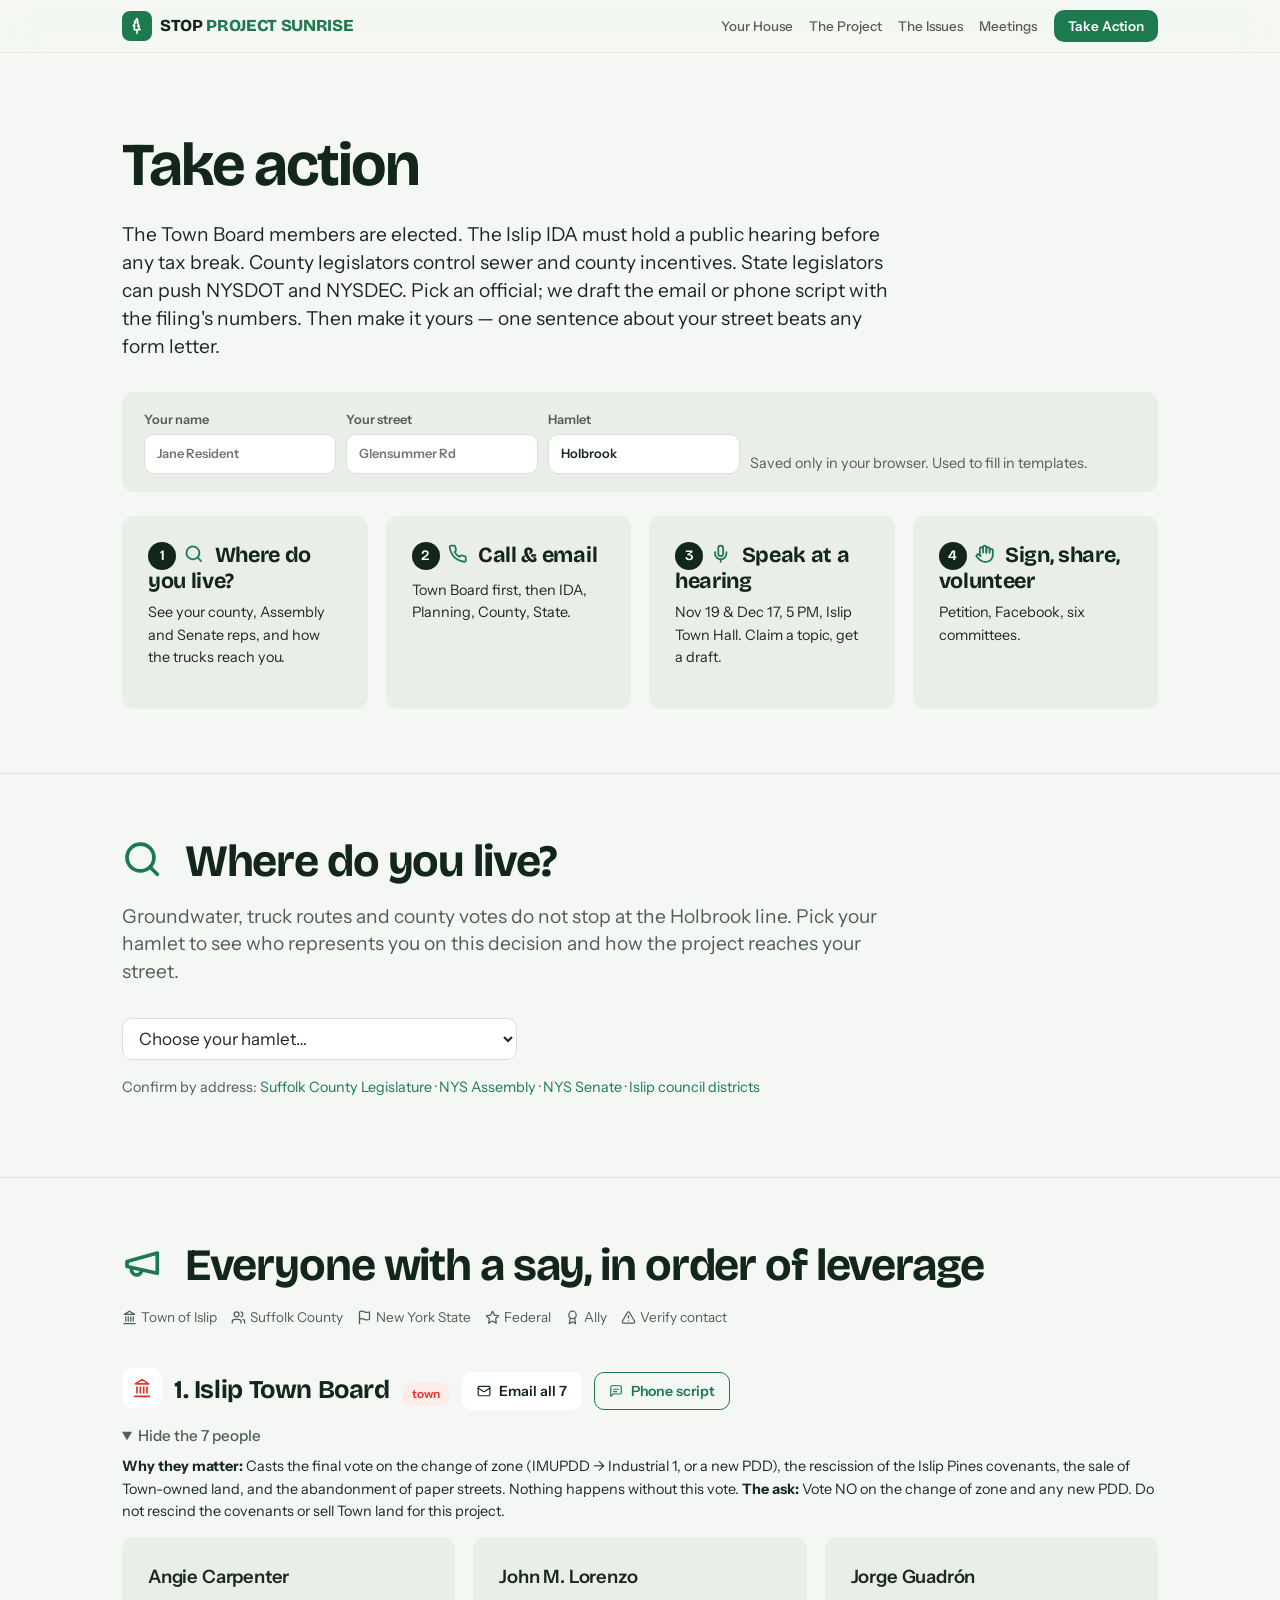
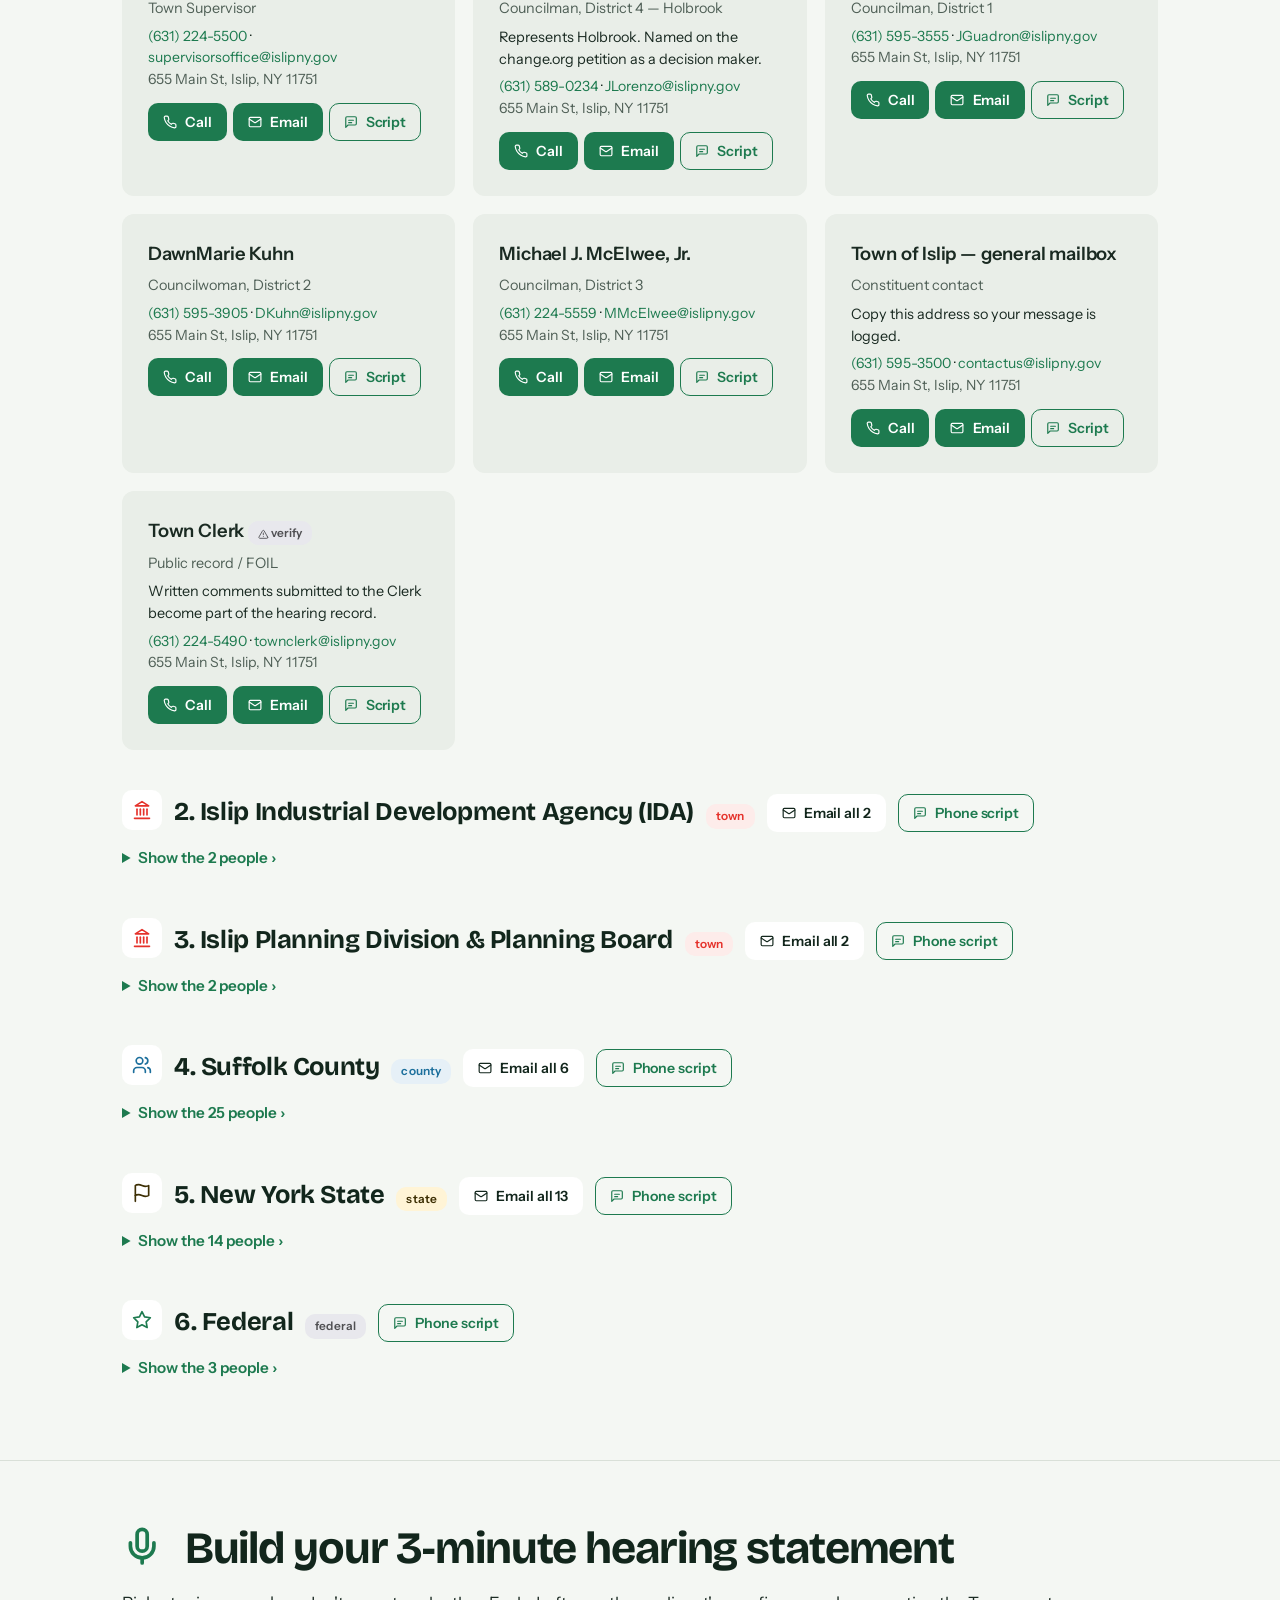
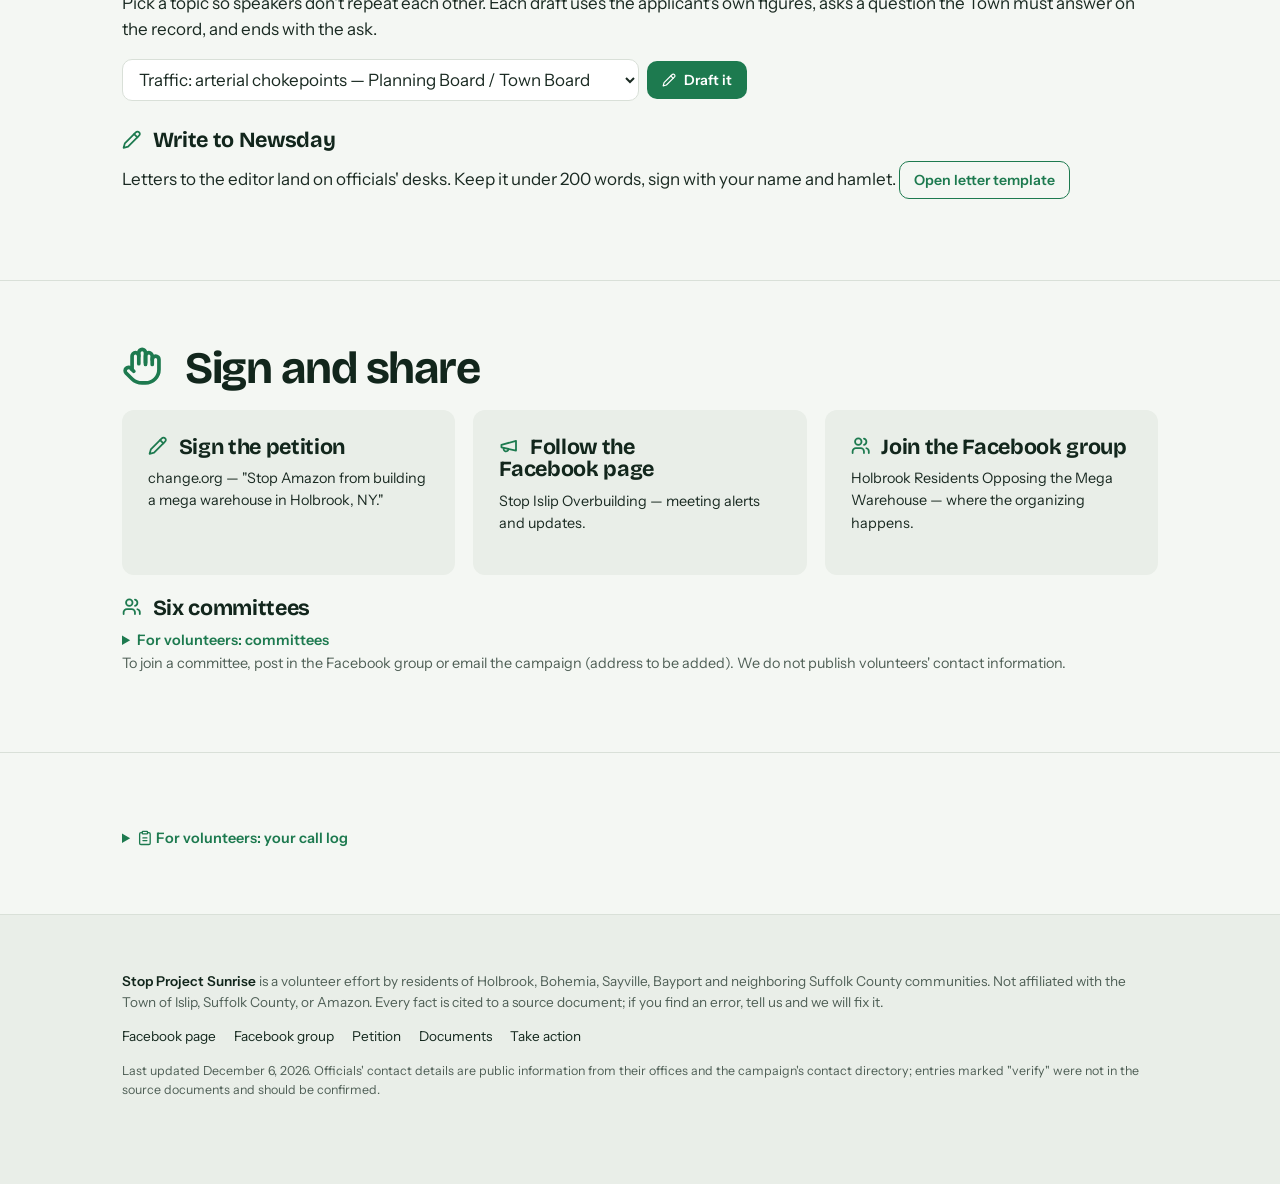
==== act.html @ ca73429e "Stop Project Sunrise — community site" ====
<!doctype html>
<html lang="en">
<head>
<meta charset="utf-8">
<meta name="viewport" content="width=device-width, initial-scale=1">
<meta name="color-scheme" content="light only">
<meta name="theme-color" content="#2f7d5a">
<title>Take Action — Stop Project Sunrise</title>
<meta name="description" content="Find your officials, get a filled-in email and phone script, build a 3-minute hearing statement, and log your calls. Town of Islip, Suffolk County, New York State.">
<link rel="icon" href="data:image/svg+xml,<svg xmlns='http://www.w3.org/2000/svg' viewBox='0 0 100 100'><rect width='100' height='100' rx='18' fill='%231f7a3d'/><text x='50' y='68' font-size='58' text-anchor='middle' fill='white' font-family='Arial' font-weight='bold'>S</text></svg>">
<link rel="stylesheet" href="https://fonts.googleapis.com/css2?family=Bricolage+Grotesque:opsz,wght@12..96,500;12..96,600;12..96,700;12..96,800&family=Instrument+Sans:ital,wght@0,400;0,500;0,600;0,700;1,400&display=swap">
<link rel="stylesheet" href="css/style.css">
</head>
<body>
<div id="site-nav"></div>

<section class="block" style="border-top:0">
  <div class="wrap">
    <h2>Take action</h2>
    <p class="lede">The Town Board members are elected. The Islip IDA must hold a public hearing before any tax break. County legislators control sewer and county incentives. State legislators can push NYSDOT and NYSDEC. Pick an official; we draft the email or phone script with the filing's numbers. Then make it yours — one sentence about your street beats any form letter.</p>

    <div class="you-box">
      <div class="form">
        <label>Your name <input type="text" id="you-name" placeholder="Jane Resident"></label>
        <label>Your street <input type="text" id="you-street" placeholder="Glensummer Rd"></label>
        <label>Hamlet <input type="text" id="you-town" placeholder="Holbrook" value="Holbrook"></label>
        <span class="small muted">Saved only in your browser. Used to fill in templates.</span>
      </div>
    </div>

    <div class="grid cols-4">
      <a class="card ok" href="#where" style="text-decoration:none;color:inherit"><h3><span class="step-num">1</span><i data-icon="search"></i> Where do you live?</h3><p class="small">See your county, Assembly and Senate reps, and how the trucks reach you.</p></a>
      <a class="card ok" href="#officials" style="text-decoration:none;color:inherit"><h3><span class="step-num">2</span><i data-icon="phone"></i> Call &amp; email</h3><p class="small">Town Board first, then IDA, Planning, County, State.</p></a>
      <a class="card ok" href="#testimony" style="text-decoration:none;color:inherit"><h3><span class="step-num">3</span><i data-icon="mic"></i> Speak at a hearing</h3><p class="small">Nov 19 &amp; Dec 17, 5 PM, Islip Town Hall. Claim a topic, get a draft.</p></a>
      <a class="card ok" href="#volunteer" style="text-decoration:none;color:inherit"><h3><span class="step-num">4</span><i data-icon="hand"></i> Sign, share, volunteer</h3><p class="small">Petition, Facebook, six committees.</p></a>
    </div>
  </div>
</section>

<section class="block" id="where">
  <div class="wrap">
    <h2><i data-icon="search"></i> Where do you live?</h2>
    <p class="lede">Groundwater, truck routes and county votes do not stop at the Holbrook line. Pick your hamlet to see who represents you on this decision and how the project reaches your street.</p>
    <div class="cal-controls">
      <select id="hamlet-select"><option value="">Choose your hamlet…</option></select>
      <span class="small muted" id="hamlet-note"></span>
    </div>
    <div id="hamlet-result"></div>
    <p class="small muted" id="hamlet-lookups"></p>
  </div>
</section>

<section class="block" id="officials-section">
  <div class="wrap">
    <h2 id="officials-heading"><i data-icon="megaphone"></i> Everyone with a say, in order of leverage</h2>
    <div class="legend-icons"><span><i data-icon="landmark"></i> Town of Islip</span><span><i data-icon="users"></i> Suffolk County</span><span><i data-icon="flag"></i> New York State</span><span><i data-icon="star"></i> Federal</span><span><i data-icon="award"></i> Ally</span><span><i data-icon="alert"></i> Verify contact</span></div>
    <div id="officials"></div>
  </div>
</section>

<section class="block" id="testimony">
  <div class="wrap">
    <h2><i data-icon="mic"></i> Build your 3‑minute hearing statement</h2>
    <p>Pick a topic so speakers don't repeat each other. Each draft uses the applicant's own figures, asks a question the Town must answer on the record, and ends with the ask.</p>
    <div class="cal-controls">
      <select id="testimony-topic"></select>
      <button class="btn sm" id="testimony-open"><i data-icon="pen"></i> Draft it</button>
    </div>
    <h3 style="margin-top:28px"><i data-icon="pen"></i> Write to Newsday</h3>
    <p>Letters to the editor land on officials' desks. Keep it under 200 words, sign with your name and hamlet. <button class="btn sm secondary" id="newsday-open">Open letter template</button></p>
  </div>
</section>

<section class="block" id="volunteer">
  <div class="wrap">
    <h2><i data-icon="hand"></i> Sign and share</h2>
    <div class="grid cols-3" style="margin-bottom:22px">
      <a class="card" href="https://www.change.org/p/stop-amazon-from-building-a-mega-warehouse-in-holbrook-ny" target="_blank" rel="noopener" style="text-decoration:none;color:inherit"><h3><i data-icon="pen"></i> Sign the petition</h3><p class="small">change.org — "Stop Amazon from building a mega warehouse in Holbrook, NY."</p></a>
      <a class="card" href="https://www.facebook.com/STOPISLIPOVERBUILDING" target="_blank" rel="noopener" style="text-decoration:none;color:inherit"><h3><i data-icon="megaphone"></i> Follow the Facebook page</h3><p class="small">Stop Islip Overbuilding — meeting alerts and updates.</p></a>
      <a class="card" href="https://www.facebook.com/search/groups/?q=Holbrook%20Residents%20Opposing%20the%20Mega%20Warehouse" target="_blank" rel="noopener" style="text-decoration:none;color:inherit"><h3><i data-icon="users"></i> Join the Facebook group</h3><p class="small">Holbrook Residents Opposing the Mega Warehouse — where the organizing happens.</p></a>
    </div>
    <h3><i data-icon="users"></i> Six committees</h3>
    <details class="how" id="volunteer-more"><summary>For volunteers: committees</summary><div class="grid cols-3" id="committees" style="margin-top:12px"></div></details>
    <p class="small muted">To join a committee, post in the Facebook group or email the campaign (address to be added). We do not publish volunteers' contact information.</p>
  </div>
</section>

<section class="block" id="log">
  <div class="wrap">
    <details class="how"><summary><i data-icon="clipboard"></i> For volunteers: your call log</summary>
    <p class="small">Track who you contacted. Stored only in your browser; export to share with the committee.</p>
    <div class="cal-controls">
      <select id="log-official"></select>
      <select id="log-method"><option>Phone</option><option>Email</option><option>In person</option></select>
      <input type="text" id="log-note" placeholder="Who answered / what they said">
      <button class="btn sm" id="log-add"><i data-icon="check"></i> Add</button>
      <button class="btn sm secondary" id="log-export"><i data-icon="download"></i> Export CSV</button>
    </div>
    <div class="tbl-wrap"><table class="tbl" id="log-table"></table></div>
  </details>
  </div>
</section>

<div id="site-footer"></div>
<script src="data/facts.js"></script>
<script src="data/photos-local.js"></script>
<script src="data/photos.js"></script>
<script src="data/officials.js"></script>
<script src="data/templates.js"></script>
<script src="data/events.js"></script>
<script src="data/corridors.js"></script>
<script src="data/districts.js"></script>
<script src="js/calendar.js"></script>
<script src="js/contact.js"></script>
<script src="js/locate.js"></script>
<script src="js/icons.js"></script>
<script src="js/app.js"></script>
</body>
</html>
---- css/style.css ----
/* Stop Project Sunrise — site styles.
   Voice: quiet, product-launch minimalism. One idea per screen, generous air, sentence-case type with tight tracking,
   near-white ground, near-black text, one green accent for actions. Red appears only where a deadline does. */
@import url('https://fonts.googleapis.com/css2?family=Bricolage+Grotesque:opsz,wght@12..96,500;12..96,600;12..96,700;12..96,800&family=Instrument+Sans:ital,wght@0,400;0,500;0,600;0,700;1,400&display=swap');

:root {
  --bg: #f4f7f3;             /* pale, green-tinted ground */
  --bg-2: #e9eee8;           /* soft tiles */
  --ink: #12261c;            /* forest ink */
  --fg: #1a2a22;
  --muted: #4f5f56;
  --hair: #d9e0d8;
  --card: #ffffff;
  --green: #1d7a4f;          /* the one action accent */
  --green-dark: #155c3b;
  --green-light: #e8f3ec;
  --blue: #1c6f9c;
  --blue-light: #e6f0f7;
  --red: #e5322b;            /* deadlines only */
  --red-light: #fdecea;
  --sand: #f2c94c;           /* calendar "decisive"/campaign markers only */
  --sand-ink: #3d2f04;
  --dark: #12261c;           /* dark sections: forest ink */
  --dark-2: #1b3629;
  --radius: 12px;
  --pill: 10px;
  --maxw: 1080px;
  --display: "Bricolage Grotesque", "Helvetica Neue", Helvetica, Arial, sans-serif;
  --font: "Instrument Sans", -apple-system, BlinkMacSystemFont, "Segoe UI", Helvetica, Arial, sans-serif;
  --mono: ui-monospace, SFMono-Regular, Menlo, Consolas, monospace;
  /* aliases kept for older rules and scripts */
  --danger: var(--red); --danger-light: var(--red-light); --accent: var(--sand); --accent-ink: var(--sand-ink);
  --border: var(--hair); --shadow: none;
  color-scheme: light only;
}

* { box-sizing: border-box; }
html { scroll-behavior: smooth; scroll-padding-top: 64px; -webkit-font-smoothing: antialiased; }
@media (prefers-reduced-motion: reduce) { html { scroll-behavior: auto; } *, *::before, *::after { animation: none !important; transition: none !important; } }
body { margin: 0; font-family: var(--font); background: var(--bg); color: var(--fg); line-height: 1.55; font-size: 17px; overflow-x: hidden; }
@media (max-width: 700px) { body { font-size: 18px; } }
a { color: var(--green); text-decoration: none; }
a:hover { text-decoration: underline; text-underline-offset: 3px; }
img { max-width: 100%; height: auto; }
h1, h2, h3, h4 { font-family: var(--display); margin: 0 0 .4em; text-wrap: pretty; letter-spacing: -.02em; line-height: 1.05; font-weight: 700; color: var(--ink); }
h1 { font-size: clamp(2.6rem, 6vw, 4.8rem); letter-spacing: -.03em; font-weight: 800; line-height: .98; }
h2 { font-size: clamp(1.9rem, 3.8vw, 2.8rem); letter-spacing: -.025em; }
h3 { font-size: 1.35rem; letter-spacing: -.015em; }
h4 { font-size: 1.1rem; letter-spacing: -.01em; }
h2 strong { font-weight: 700; color: var(--ink); }
p { margin: 0 0 1em; }
.muted { color: var(--muted); }
.small { font-size: .9rem; }
.mono { font-family: var(--mono); }
.wrap { max-width: var(--maxw); margin: 0 auto; padding: 0 22px; }
section.block { padding: 64px 0; border-top: 1px solid var(--border); }
section.block + section.block { margin-top: 0; }
.stat-band + section.block { border-top: 0; margin-top: 24px; }
.hero + .stat-band { border-top: 0; }
section.block > .wrap > h2 { max-width: none; }
section.block > .wrap > .lede { font-size: 1.2rem; max-width: 780px; color: var(--muted); margin-bottom: 32px; line-height: 1.45; }
#site-nav + section.block { padding-top: 80px; }
#site-nav + section.block > .wrap > h2 { font-size: clamp(2.4rem, 5vw, 3.8rem); letter-spacing: -.035em; }
#site-nav + section.block > .wrap > .lede { color: var(--fg); }
.eyebrow { font-size: .95rem; font-weight: 600; color: var(--green); margin-bottom: 12px; letter-spacing: -.005em; }
/* icons in headings: same ink as the words, sized to the cap height */
h2 .ic, h3 .ic, h4 .ic { width: .9em; height: .9em; margin-right: .3em; vertical-align: -.08em; color: var(--green); stroke-width: 2.2; }

/* Nav — thin, translucent */
#site-nav { position: sticky; top: 0; z-index: 50; }
.nav { background: rgba(244,247,243,.85); backdrop-filter: saturate(180%) blur(20px); -webkit-backdrop-filter: saturate(180%) blur(20px); border-bottom: 1px solid rgba(0,0,0,.06); }
.nav .wrap { display: flex; align-items: center; gap: 20px; min-height: 52px; padding-top: 4px; padding-bottom: 4px; min-width: 0; }
.nav .brand { display: flex; align-items: center; gap: 8px; text-decoration: none; color: var(--ink); white-space: nowrap; flex: none; }
.nav .brand .mark { display: inline-flex; align-items: center; justify-content: center; width: 30px; height: 30px; border-radius: 8px; background: var(--green); color: #fff; flex: none; }
.nav .brand .mark .ic { width: 18px; height: 18px; }
.nav .brand .wordmark { display: flex; flex-direction: row; align-items: baseline; gap: 8px; line-height: 1; }
.nav .brand .line1 { font-family: var(--display); font-weight: 800; font-size: 1.05rem; letter-spacing: -.02em; text-transform: none; }
.nav .brand .line1 span { color: var(--green); }
.nav .brand .line2 { display: none; }
.nav ul { list-style: none; display: flex; flex-wrap: wrap; gap: 2px; margin: 0 0 0 auto; padding: 0; min-width: 0; flex: 1 1 auto; justify-content: flex-end; align-items: center; }
.nav ul::-webkit-scrollbar { display: none; }
.nav li a { display: block; padding: 6px 7px; text-decoration: none; color: rgba(29,29,31,.72); font-size: .84rem; font-weight: 500; white-space: nowrap; border-radius: var(--pill); }
.nav li a:hover { color: var(--ink); text-decoration: none; }
.nav li a.active { color: var(--ink); font-weight: 600; }
.nav li a .ic { width: .95em; height: .95em; margin-right: 5px; opacity: .7; }
.nav .cta, .nav li a.cta.active { background: var(--green); color: #fff !important; margin-left: 8px; padding: 6px 14px; font-weight: 600; }
.nav .cta:hover { background: var(--green-dark); }
@media (max-width: 1320px) { .nav li a .ic { display: none; } }
@media (max-width: 640px) {
  .nav .wrap { flex-wrap: wrap; height: auto; padding-top: 10px; padding-bottom: 8px; row-gap: 4px; }
  .nav ul { width: 100%; flex-wrap: wrap; overflow: visible; justify-content: flex-start; }
  .nav li a { padding: 4px 8px; font-size: .84rem; }
  .nav .cta { margin-left: 0; }
}

/* Hero — centered thesis, then one large image */
.hero { background: var(--bg); color: var(--ink); padding: 72px 0 0; text-align: left; position: relative; overflow: visible; }
.hero .wrap { position: relative; z-index: 1; display: grid; grid-template-columns: minmax(0, 8fr) minmax(0, 4fr); gap: 48px; align-items: center; max-width: 1180px; }
.hero h1 .line { display: block; }
.hero h1 .line.dim { color: var(--muted); }
.hero h1 .line.hot { color: var(--green); }
.hero .bg { display: none; }
.hero::after { display: none; }
.hero .tag { display: inline-flex; align-items: center; gap: 6px; font-size: .9rem; font-weight: 600; color: var(--green); margin-bottom: 18px; letter-spacing: .01em; text-transform: uppercase; }
.hero h1 { color: var(--ink); max-width: none; margin: 0 0 22px; }
.hero h1 em { font-style: normal; color: var(--muted); }
.hero h1 .no { color: var(--ink); }
.hero p { max-width: 560px; margin: 0; font-size: 1.15rem; line-height: 1.45; color: var(--fg); font-weight: 400; }
.hero .actions { display: flex; flex-wrap: wrap; gap: 8px 22px; margin: 26px 0 0; justify-content: flex-start; align-items: center; }
.hero .actions .link { font-size: 1.1rem; font-weight: 500; }
.hero .actions .link::after { content: " ›"; }
.hero a { color: var(--green); }
.hero .btn { color: #fff; }
.hero .side { margin-top: 28px; }
.hero .next-up { display: none; }
/* countdown line — one sentence, one red number */
.countdown { display: flex; flex-wrap: wrap; align-items: baseline; justify-content: flex-start; gap: 2px 10px; font-size: 1rem; color: var(--muted); background: var(--bg-2); border-radius: var(--radius); padding: 14px 18px; max-width: 560px; }
.countdown .k { font-weight: 500; color: var(--ink); }
.countdown .k .ic { color: var(--red); margin-right: 4px; }
.countdown .n { font-family: var(--display); font-weight: 700; font-size: 1.6rem; color: var(--red); letter-spacing: -.03em; line-height: 1; font-variant-numeric: tabular-nums; }
.countdown .n small { font-size: .62em; font-weight: 600; margin-left: 3px; }
.countdown .w { flex-basis: 100%; }
.countdown .w strong { font-weight: 600; color: var(--ink); }
.countdown .w br { display: none; }
.countdown a { color: var(--green); }
/* hero picture */
.hero-picture { margin: 0; padding: 0; }
.hero-picture .photo img { aspect-ratio: 4 / 5; border-radius: var(--radius); }
.hero-strip { max-width: 1180px; margin: 40px auto 0; padding: 0 22px; }
.hero-strip .photo img { aspect-ratio: 21 / 7; }
@media (max-width: 900px) { .hero { padding-top: 56px; } .hero .wrap { grid-template-columns: 1fr; gap: 28px; } .hero-picture .photo img { aspect-ratio: 16 / 10; } }

/* Big-number band */
.stat-band { background: var(--bg); color: var(--ink); padding: 80px 0 16px; }
.stat-band .wrap { display: grid; grid-template-columns: repeat(4, minmax(0, 1fr)); gap: 40px 32px; text-align: left; }
.stat-band .stat .ic { width: 26px; height: 26px; color: var(--green); margin-bottom: 10px; display: block; }
.stat-band .stat { padding: 0; border: 0; margin: 0; }
.stat-band .v { font-family: var(--display); font-weight: 700; font-size: clamp(3rem, 6vw, 5rem); line-height: 1; letter-spacing: -.045em; color: var(--ink); font-variant-numeric: tabular-nums; }
.stat-band .v.red { color: var(--red); }
.stat-band .v.sand { color: var(--ink); }
.stat-band .l { font-family: var(--display); font-weight: 600; font-size: 1.15rem; letter-spacing: -.015em; margin-top: 10px; color: var(--ink); }
.stat-band .s { font-size: .9rem; color: var(--muted); margin: 6px 0 0; max-width: 250px; line-height: 1.4; }
@media (max-width: 860px) { .stat-band .wrap { grid-template-columns: repeat(2, minmax(0, 1fr)); } }
@media (max-width: 420px) { .stat-band .wrap { grid-template-columns: 1fr; } }

/* Buttons — pills */
.btn { display: inline-flex; align-items: center; gap: 8px; padding: 12px 22px; border-radius: var(--pill); border: 1px solid transparent; background: var(--green); color: #fff; font-family: var(--font); font-weight: 600; font-size: 1rem; letter-spacing: -.005em; text-decoration: none; cursor: pointer; line-height: 1.15; transition: background .15s ease, transform .15s ease; }
.btn:hover { background: var(--green-dark); color: #fff; text-decoration: none; }
.btn.secondary { background: transparent; color: var(--green); border-color: var(--green); }
.btn.secondary:hover { background: var(--green); color: #fff; }
.btn.ghost { background: transparent; color: inherit; border-color: currentColor; }
.btn.danger, .btn.red { background: var(--red); }
.btn.sm { padding: 7px 14px; font-size: .88rem; }
.btn.yellow { background: var(--card); color: var(--ink); }
.btn.yellow:hover { background: var(--bg-2); color: var(--ink); }
.btn.outline-light { background: transparent; border-color: rgba(255,255,255,.55); color: #fff; }
.btn.outline-light:hover { background: rgba(255,255,255,.12); border-color: #fff; }
.btn:disabled { opacity: .5; cursor: not-allowed; }
.btn .ic { width: 1em; height: 1em; }
.btn:focus-visible, a:focus-visible, button:focus-visible, select:focus-visible, input:focus-visible { outline: 3px solid rgba(29,122,79,.45); outline-offset: 2px; }

/* Cards & grids — soft tiles, no borders */
.grid { display: grid; gap: 18px; }
.grid.cols-2 { grid-template-columns: repeat(auto-fit, minmax(300px, 1fr)); }
.grid.cols-3 { grid-template-columns: repeat(auto-fit, minmax(260px, 1fr)); }
.grid.cols-4 { grid-template-columns: repeat(auto-fit, minmax(220px, 1fr)); }
.card { background: var(--bg-2); border: 0; border-radius: var(--radius); padding: 26px; }
.card h3 { margin-top: 0; }
.card .src { font-size: .78rem; color: var(--muted); margin-top: 10px; }
.card.flag, .card.info, .card.ok { border: 0; }
a.card { text-decoration: none; color: inherit; transition: transform .18s ease, background .18s ease; }
a.card:hover { transform: translateY(-2px); background: #efeff3; text-decoration: none; }
.card .icon-tile { display: inline-flex; }

/* "What you can do" — the one dark section */
.do-strip { background: var(--dark); color: #fff; }
.do-strip h2, .do-strip h3 { color: #fff; }
.do-strip h2 strong { color: #fff; }
.do-strip > .wrap > .lede { color: rgba(255,255,255,.7); }
.do-strip .grid { gap: 18px; border: 0; }
.do-strip .lane { padding: 30px 28px 28px; border: 0; background: var(--dark-2); border-radius: var(--radius); display: flex; flex-direction: column; }
.do-strip .t { font-family: var(--display); font-weight: 700; font-size: 2.6rem; line-height: 1; color: #fff; letter-spacing: -.04em; }
.do-strip .t .ic { width: .75em; height: .75em; margin-right: 6px; vertical-align: -.04em; color: #8fd0ad; }
.do-strip h3 { margin: 12px 0 8px; font-size: 1.35rem; }
.do-strip p { color: rgba(255,255,255,.72); font-size: 1rem; margin-bottom: 20px; flex: 1; }
.do-strip a { color: #fff; }
.do-strip p a { text-decoration: underline; text-underline-offset: 3px; text-decoration-color: rgba(255,255,255,.35); }
.do-strip .btn.yellow { background: #fff; color: var(--dark); align-self: flex-start; }
.do-strip .btn.yellow:hover { background: #e8e8ed; }

/* Fact tiles */
.facts { display: grid; grid-template-columns: repeat(auto-fit, minmax(200px, 1fr)); gap: 14px; }
.fact { background: var(--bg-2); border: 0; border-radius: var(--radius); padding: 22px 22px 18px; position: relative; }
.fact .v { font-family: var(--display); font-size: 2.1rem; font-weight: 700; color: var(--ink); line-height: 1; letter-spacing: -.035em; font-variant-numeric: tabular-nums; }
.fact .l { font-size: .95rem; margin-top: 8px; font-weight: 500; color: var(--ink); }
.fact .l .muted { font-weight: 400; }
.fact .s { font-size: .76rem; color: var(--muted); margin-top: 8px; line-height: 1.35; }
.fact.warn .v { color: var(--ink); }
.fact .fi { position: absolute; top: 16px; right: 16px; color: var(--green); opacity: .8; }
.fact .fi .ic { width: 22px; height: 22px; }
.fact { padding-right: 52px; }

/* Badges */
.badge { display: inline-block; font-size: .74rem; font-weight: 600; padding: 3px 10px; border-radius: var(--pill); background: var(--green-light); color: var(--green-dark); letter-spacing: .01em; }
.badge.red { background: var(--red-light); color: var(--red); }
.badge.yellow { background: #fff4d6; color: var(--sand-ink); }
.badge.blue { background: var(--blue-light); color: var(--blue); }
.badge.gray { background: #e8e8ed; color: #515154; }

/* Timeline */
.timeline { list-style: none; padding: 0; margin: 0 0 28px; border-left: 2px solid var(--hair); }
.timeline li { position: relative; padding: 0 0 20px 24px; }
.timeline li::before { content: ""; position: absolute; left: -7px; top: 7px; width: 12px; height: 12px; border-radius: 50%; background: var(--ink); border: 2px solid var(--bg); }
.timeline li.future::before { background: var(--red); }
.timeline .d { font-weight: 600; color: var(--muted); font-size: .9rem; }

/* Charts */
.chart-box { background: var(--bg-2); border: 0; border-radius: var(--radius); padding: 22px; }
.chart-box h4 { margin: 0 0 10px; }
.chart-box canvas { width: 100% !important; max-height: 360px; }
.chart-box .note { font-size: .8rem; color: var(--muted); margin-top: 10px; }

/* Tables */
.tbl-wrap { overflow-x: auto; }
table.tbl { border-collapse: collapse; width: 100%; font-size: .92rem; }
table.tbl th, table.tbl td { border-bottom: 1px solid var(--hair); padding: 10px 12px; text-align: left; vertical-align: top; }
table.tbl th { color: var(--muted); font-weight: 600; font-size: .8rem; }
.los-A { background:#e3f1e7; color:#1f5a41 } .los-B { background:#ecf3e2; color:#3c6b2a } .los-C { background:#fbf1d3; color:#6d5410 }
.los-D { background:#fbe3c8; color:#9a5a12 } .los-E { background:#f8d6c9; color:#a1432a } .los-F { background:var(--red); color:#fff; font-weight:700 }

/* Calendar */
.cal-controls { display: flex; flex-wrap: wrap; gap: 8px; align-items: center; margin-bottom: 16px; }
.cal-controls select, .cal-controls input[type="text"], .form input, .form select, .form textarea { padding: 9px 12px; border: 1px solid var(--hair); border-radius: 10px; background: var(--card); color: var(--fg); font: inherit; }
.cal-grid { display: grid; grid-template-columns: repeat(7, 1fr); gap: 4px; }
.cal-grid .dow { font-size: .78rem; font-weight: 600; color: var(--muted); text-align: center; padding: 4px 0; }
.cal-day { min-height: 84px; background: var(--bg-2); border: 0; border-radius: 10px; padding: 6px; font-size: .78rem; }
.cal-day.other { opacity: .35; }
.cal-day.today { outline: 2px solid var(--green); }
.cal-day .n { font-weight: 600; }
.cal-ev { display: block; margin-top: 3px; padding: 2px 6px; border-radius: 6px; background: var(--green-light); color: var(--green-dark); cursor: pointer; overflow: hidden; text-overflow: ellipsis; white-space: nowrap; border-left: 3px solid var(--green); }
.cal-ev.decisive { background: var(--red); color: #fff; border-left-color: var(--red); font-weight: 600; }
.cal-ev.county { border-left-color: var(--blue); }
.cal-ev.campaign { border-left-color: var(--sand); }
.ev-list { list-style: none; padding: 0; margin: 0; }
.ev-list li { display: grid; grid-template-columns: 110px 1fr; gap: 18px; padding: 18px 0; border-bottom: 1px solid var(--hair); }
.ev-list .when { font-weight: 600; color: var(--ink); font-size: .95rem; line-height: 1.3; }
.ev-list .title { font-weight: 600; font-size: 1.05rem; }
.ev-list .meta { font-size: .88rem; color: var(--muted); }
.ev-list .why { font-size: .95rem; margin-top: 4px; }
.ev-list .acts { margin-top: 10px; display: flex; flex-wrap: wrap; gap: 6px; }
.ev-list li.decisive .when { color: var(--red); }
.ev-list li.decisive .title::before { content: "Decisive · "; color: var(--red); }

/* Officials */
.you-box { background: var(--bg-2); border-radius: var(--radius); padding: 18px 22px; margin-bottom: 24px; }
.you-box .form { display: flex; flex-wrap: wrap; gap: 10px; align-items: end; }
.you-box label { display: flex; flex-direction: column; font-size: .8rem; font-weight: 600; gap: 4px; color: var(--muted); }
.group-head { display: flex; align-items: baseline; gap: 12px; flex-wrap: wrap; margin: 40px 0 14px; }
.group-head h3 { margin: 0; font-size: 1.6rem; }
.official { display: flex; flex-direction: column; gap: 6px; }
.official .name { font-weight: 600; font-size: 1.15rem; letter-spacing: -.01em; }
.official .title { color: var(--muted); font-size: .9rem; }
.official .role { font-size: .9rem; }
.official .ask { font-size: .9rem; background: var(--card); padding: 10px 12px; border-radius: 10px; }
.official .acts { display: flex; flex-wrap: wrap; gap: 6px; margin-top: 6px; }
.official .contact { font-size: .88rem; word-break: break-word; }
.step-num { display: inline-flex; align-items: center; justify-content: center; width: 28px; height: 28px; border-radius: 50%; background: var(--ink); color: #fff; font-weight: 600; font-size: .9rem; margin-right: 8px; vertical-align: middle; }

/* Modal */
.modal { position: fixed; inset: 0; background: rgba(0,0,0,.45); backdrop-filter: blur(6px); display: none; align-items: center; justify-content: center; z-index: 100; padding: 16px; }
.modal.open { display: flex; }
.modal .box { background: var(--card); color: var(--fg); border-radius: var(--radius); max-width: 720px; width: 100%; max-height: 90vh; overflow: auto; padding: 28px; position: relative; box-shadow: 0 30px 80px rgba(0,0,0,.25); }
.modal .close { position: absolute; top: 12px; right: 14px; background: var(--bg-2); border: 0; width: 32px; height: 32px; border-radius: 50%; font-size: 1.2rem; cursor: pointer; color: var(--ink); }
.modal textarea { width: 100%; min-height: 240px; font: inherit; font-size: .95rem; padding: 12px; border: 1px solid var(--hair); border-radius: 12px; background: var(--bg); color: var(--fg); }
.modal .acts { display: flex; flex-wrap: wrap; gap: 8px; margin-top: 12px; }

details.how { margin-top: 10px; font-size: .9rem; }
details.how summary { cursor: pointer; color: var(--green); font-weight: 600; }
details.how pre { background: var(--bg-2); padding: 12px; border-radius: 10px; overflow-x: auto; font-size: .8rem; }

/* Sliders (water module) */
.slider-row { display: grid; grid-template-columns: 1fr 70px; gap: 8px; align-items: center; margin: 6px 0; font-size: .88rem; }
.slider-row label { display: flex; flex-direction: column; }
.slider-row label span.n { font-weight: 600; }
.slider-row input[type="range"] { width: 100%; accent-color: var(--green); }
.slider-row .val { font-family: var(--mono); font-size: .8rem; text-align: right; }
.basis { display: inline-block; font-size: .65rem; padding: 1px 7px; border-radius: var(--pill); text-transform: uppercase; font-weight: 600; margin-left: 4px; letter-spacing: .04em; }
.basis.verified { background: var(--green-light); color: var(--green-dark); }
.basis.literature { background: var(--blue-light); color: var(--blue); }
.basis.assumption { background: #fff4d6; color: var(--sand-ink); }
.basis.applicant { background: #e8e8ed; color: #444; }
.module { margin: 28px 0; }
.module .body { display: grid; grid-template-columns: minmax(240px, 320px) 1fr; gap: 18px; }
.module .readout { display: grid; grid-template-columns: repeat(auto-fit, minmax(150px, 1fr)); gap: 10px; margin: 10px 0; }
.module .readout .fact .v { font-size: 1.5rem; }
@media (max-width: 760px) { .module .body { grid-template-columns: 1fr; } }

.disclaimer { background: #fff8e1; color: var(--sand-ink); padding: 16px 18px; border-radius: var(--radius); font-size: .92rem; }

/* Footer */
.footer { padding: 56px 0 72px; background: var(--bg-2); color: var(--muted); font-size: .85rem; border-top: 1px solid var(--hair); }
.footer strong { color: var(--ink); font-weight: 600; }
.footer a { color: var(--ink); margin-right: 18px; }
.footer .small { color: var(--muted); font-size: .78rem; }

.toast { position: fixed; bottom: 24px; left: 50%; transform: translateX(-50%); background: var(--ink); color: #fff; padding: 10px 18px; border-radius: var(--pill); opacity: 0; transition: opacity .2s; pointer-events: none; z-index: 200; font-size: .9rem; }
.toast.show { opacity: 1; }

@media (max-width: 640px) {
  .ev-list li { grid-template-columns: 1fr; gap: 4px; }
  .cal-day { min-height: 56px; font-size: .7rem; }
  .cal-ev { font-size: .65rem; }
  section.block { padding: 64px 0; }
  .stat-band { padding-top: 64px; }
}

/* Photos */
.photo { margin: 0; }
.photo figure { margin: 0; position: relative; }
.photo img { width: 100%; display: block; border-radius: var(--radius); object-fit: cover; aspect-ratio: 4 / 3; background: var(--bg-2); }
.photo.wide img { aspect-ratio: 16 / 9; }
.photo.tall img { aspect-ratio: 3 / 4; }
.photo.natural img { aspect-ratio: auto; }
.photo figcaption { display: none; }
.photo figure .zoom { position: absolute; right: 12px; bottom: 12px; width: 32px; height: 32px; border-radius: 50%; background: rgba(255,255,255,.85); color: var(--ink); display: inline-flex; align-items: center; justify-content: center; pointer-events: none; opacity: 0; transition: opacity .15s ease; }
.photo figure:hover .zoom { opacity: 1; }
.photo figure .zoom .ic { width: 15px; height: 15px; }
.photo figure img { cursor: zoom-in; }
.photo-strip { display: grid; grid-template-columns: repeat(auto-fit, minmax(260px, 1fr)); gap: 16px; margin: 40px 0 0; }
.photo-strip .photo { max-width: 600px; }
.card .photo { margin: -26px -26px 16px; }
.card .photo img { border-radius: var(--radius) var(--radius) 0 0; }
.card > .photo:first-child img { aspect-ratio: 16 / 9; }
#hamlet-result .card > .photo img { max-height: 260px; }
.video-box video { width: 100%; max-height: 520px; border-radius: var(--radius); background: #000; display: block; }

/* Icons */
.ic { width: 1.1em; height: 1.1em; vertical-align: -0.18em; stroke: currentColor; fill: none; stroke-width: 2; stroke-linecap: round; stroke-linejoin: round; flex: none; }
.ic.lg { width: 1.5em; height: 1.5em; }
.ic.xl { width: 2.2em; height: 2.2em; }
.icon-tile { display: inline-flex; align-items: center; justify-content: center; width: 40px; height: 40px; border-radius: 10px; background: var(--card); color: var(--green); margin-bottom: 12px; }
.icon-tile .ic { width: 20px; height: 20px; }
.icon-tile.red { color: var(--red); }
.icon-tile.blue { color: var(--blue); }
.icon-tile.yellow { color: var(--sand-ink); }
.ev-list .when .ic { margin-right: 3px; }
.cal-ev .ic { width: .9em; height: .9em; margin-right: 2px; }
.badge .ic { width: .9em; height: .9em; margin-right: 2px; }
.legend-icons { display: flex; flex-wrap: wrap; gap: 14px; font-size: .85rem; color: var(--muted); margin: 8px 0 16px; }
.legend-icons span { display: inline-flex; align-items: center; gap: 4px; }

/* Lightbox */
.lightbox { position: fixed; inset: 0; background: rgba(0,0,0,.92); backdrop-filter: blur(10px); display: none; align-items: center; justify-content: center; z-index: 300; padding: 56px 64px 40px; }
.lightbox.open { display: flex; }
.lightbox figure { margin: 0; max-width: min(1400px, 100%); max-height: 100%; display: flex; flex-direction: column; align-items: center; gap: 14px; }
.lightbox img { max-width: 100%; max-height: calc(100vh - 170px); object-fit: contain; border-radius: 12px; background: #000; }
.lightbox figcaption { color: #f5f5f7; font-size: .95rem; max-width: 900px; text-align: center; line-height: 1.45; }
.lightbox figcaption .credit { display: block; color: #a1a1a6; font-size: .78rem; margin-top: 4px; }
.lightbox figcaption a { color: #fff; text-decoration: underline; }
.lightbox button { position: absolute; background: rgba(255,255,255,.12); border: 0; color: #fff; width: 44px; height: 44px; border-radius: 50%; cursor: pointer; display: inline-flex; align-items: center; justify-content: center; }
.lightbox button:hover { background: rgba(255,255,255,.24); }
.lightbox button .ic { width: 22px; height: 22px; }
.lightbox .lb-close { top: 14px; right: 16px; }
.lightbox .lb-prev { left: 12px; top: 50%; transform: translateY(-50%); }
.lightbox .lb-prev .ic { transform: rotate(180deg); }
.lightbox .lb-next { right: 12px; top: 50%; transform: translateY(-50%); }
.lightbox .lb-count { position: absolute; top: 22px; left: 20px; color: #a1a1a6; font-size: .85rem; font-family: var(--mono); }
@media (max-width: 640px) { .lightbox { padding: 60px 8px 24px; } .lightbox .lb-prev, .lightbox .lb-next { width: 38px; height: 38px; } .lightbox img { max-height: calc(100vh - 200px); } }

/* Feature pairs (photo + text), alternating */
.feature-grid { display: grid; grid-template-columns: repeat(2, minmax(0, 1fr)); gap: 24px; }
@media (max-width: 760px) { .feature-grid { grid-template-columns: 1fr; } }
.card.feature { padding: 0; overflow: hidden; display: flex; flex-direction: column; background: var(--bg-2); }
.card.feature > .photo { margin: 0; }
.card.feature > .photo img { aspect-ratio: 16 / 10; border-radius: 0; }
.card.feature h3 { margin: 22px 26px 8px; font-size: 1.5rem; display: flex; align-items: center; gap: 12px; }
.card.feature h3 .icon-tile { display: inline-flex; margin: 0; flex: none; }
.card.feature h3 .icon-tile .ic { margin: 0; }
.card.feature p { margin: 0 26px 26px; font-size: 1rem; color: var(--muted); }
.card.feature p a { display: inline-block; margin-top: 12px; font-weight: 500; color: var(--green); }

/* Issue tiles (brief, on home) */
#issue-cards a.card { border-top: 0 !important; }
#issue-cards a.card h3 { font-size: 1.2rem; }
#issue-cards a.card p { color: var(--muted); }
#issue-cards .icon-tile { display: inline-flex; background: var(--card); }
/* full issue cards keep a thin color mark at the top edge as their only decoration */
#issue-cards div.card { border-top-width: 3px !important; border-top-style: solid !important; }

/* Issue slideshow */
.slide-tabs { display: flex; gap: 6px; overflow-x: auto; scrollbar-width: none; margin: 0 0 18px; padding-bottom: 2px; }
.slide-tabs::-webkit-scrollbar { display: none; }
.slide-tabs button { flex: none; display: inline-flex; align-items: center; gap: 6px; padding: 8px 14px; border-radius: var(--pill); border: 1px solid var(--hair); background: var(--card); color: var(--muted); font: inherit; font-size: .88rem; font-weight: 500; cursor: pointer; white-space: nowrap; }
.slide-tabs button .ic { width: .95em; height: .95em; }
.slide-tabs button:hover { color: var(--ink); border-color: var(--ink); }
.slide-tabs button.on { background: var(--ink); color: #fff; border-color: var(--ink); }
.slides { position: relative; background: var(--card); border-radius: var(--radius); overflow: hidden; }
.slide { display: none; grid-template-columns: minmax(0, 5fr) minmax(0, 7fr); min-height: 520px; }
.slide.on { display: grid; animation: slide-in .35s ease; }
@keyframes slide-in { from { opacity: 0; transform: translateX(12px); } to { opacity: 1; transform: none; } }
.slide-media { position: relative; background: var(--bg-2); min-height: 260px; }
.slide-media img { position: absolute; inset: 0; width: 100%; height: 100%; object-fit: cover; display: block; }
.slide-cap { position: absolute; left: 0; right: 0; bottom: 0; padding: 40px 18px 14px; color: #fff; font-size: .82rem; line-height: 1.35; background: linear-gradient(180deg, rgba(0,0,0,0), rgba(0,0,0,.65)); }
.slide-cap .credit { display: block; opacity: .7; font-size: .72rem; margin-top: 2px; }
.slide-body { padding: 34px 40px 36px; display: flex; flex-direction: column; gap: 14px; }
.slide-kicker { display: flex; align-items: center; justify-content: space-between; }
.slide-kicker .icon-tile { margin: 0; background: var(--bg-2); }
.slide-kicker .n { font-family: var(--display); font-weight: 600; color: var(--muted); font-size: .95rem; font-variant-numeric: tabular-nums; }
.slide-body h3 { font-size: clamp(1.7rem, 2.6vw, 2.3rem); margin: 0; letter-spacing: -.025em; }
.slide-row { display: grid; grid-template-columns: 140px 1fr; gap: 14px; align-items: start; }
.slide-row .lab { font-size: .8rem; font-weight: 600; color: var(--muted); text-transform: uppercase; letter-spacing: .06em; padding-top: 3px; display: inline-flex; align-items: center; gap: 5px; }
.slide-row .lab .ic { width: 1em; height: 1em; color: var(--green); }
.slide-row p { margin: 0; font-size: .98rem; line-height: 1.5; }
.slide-row.ask { background: var(--green-light); border-radius: 10px; padding: 14px 16px; margin-top: 4px; }
.slide-row.ask .lab, .slide-row.ask .lab .ic { color: var(--green-dark); }
.slide-row.ask p { font-weight: 500; color: var(--ink); }
.slide-link { margin: 0; font-weight: 500; }
.slide-body .src { margin-top: auto; padding-top: 10px; font-size: .76rem; color: var(--muted); }
.slide-nav { position: absolute; top: 50%; transform: translateY(-50%); width: 44px; height: 44px; border-radius: 50%; border: 0; background: rgba(255,255,255,.92); color: var(--ink); cursor: pointer; display: inline-flex; align-items: center; justify-content: center; box-shadow: 0 2px 10px rgba(0,0,0,.15); }
.slide-nav:hover { background: #fff; }
.slide-nav .ic { width: 20px; height: 20px; }
.slide-nav.prev { left: 14px; } .slide-nav.prev .ic { transform: rotate(180deg); }
.slide-nav.next { right: 14px; }
.slide-dots { display: flex; justify-content: center; gap: 8px; margin-top: 18px; }
.slide-dots button { width: 8px; height: 8px; border-radius: 50%; border: 0; background: var(--hair); cursor: pointer; padding: 0; transition: transform .15s, background .15s; }
.slide-dots button.on { background: var(--ink); transform: scale(1.35); }
@media (max-width: 860px) {
  .slide { grid-template-columns: 1fr; min-height: 0; }
  .slide-media { aspect-ratio: 16 / 9; min-height: 0; }
  .slide-body { padding: 22px 20px 24px; }
  .slide-row { grid-template-columns: 1fr; gap: 4px; }
  .slide-nav { top: 100px; width: 38px; height: 38px; }
}

#site-nav + section.block > .wrap > h2 .ic { width: .7em; height: .7em; vertical-align: -.02em; }

.project-link .lede { margin-bottom: 22px; }

/* 3D visualizations */
.viz3d { background: var(--card); border: 1px solid var(--border); border-radius: var(--radius); padding: 14px; }
.viz3d .viz-stage { position: relative; border-radius: 8px; overflow: hidden; background: linear-gradient(#f6f8f3, #e9eee6); }
.viz3d canvas { display: block; width: 100%; height: auto; cursor: grab; touch-action: none; }
.viz3d canvas:active { cursor: grabbing; }
.viz3d .viz-label { position: absolute; left: 14px; top: 12px; background: rgba(255,255,255,.88); border: 1px solid var(--border); border-radius: 8px; padding: 8px 12px; max-width: 60%; backdrop-filter: blur(3px); }
.viz3d .viz-label .n { font-weight: 800; font-size: 1.05rem; color: var(--green-dark); }
.viz3d .viz-label .s { font-size: .9rem; }
.viz3d .viz-label .x { font-size: .78rem; color: var(--muted); margin-top: 2px; }
.viz3d .viz-label.hot .n { color: var(--danger); }
.viz3d .viz-hud { position: absolute; left: 12px; right: 12px; bottom: 10px; display: grid; grid-template-columns: repeat(4, 1fr); gap: 8px; }
.viz3d .viz-hud .k { background: rgba(255,255,255,.88); border: 1px solid var(--border); border-radius: 8px; padding: 6px 10px; backdrop-filter: blur(3px); }
.viz3d .viz-hud .v { display: block; font-weight: 800; font-size: 1.15rem; color: var(--danger); font-variant-numeric: tabular-nums; line-height: 1.1; }
.viz3d .viz-hud .l { font-size: .72rem; color: var(--muted); }
.viz3d .viz-controls { display: flex; flex-wrap: wrap; align-items: center; gap: 8px; margin-top: 10px; }
.viz3d .viz-controls input[type="range"] { flex: 1 1 160px; accent-color: var(--green); }
.viz3d .viz-step { font-size: .8rem; color: var(--muted); min-width: 44px; text-align: right; }
.viz3d .note { font-size: .78rem; color: var(--muted); margin: 10px 0 0; }
@media (max-width: 640px) { .viz3d .viz-hud { grid-template-columns: repeat(2, 1fr); } .viz3d .viz-label { max-width: 80%; } }
.viz3d .viz-hud.below { position: static; margin-top: 10px; }
.viz3d .viz-hud.below .k { background: var(--green-light); border-color: transparent; backdrop-filter: none; }
.viz3d .viz-hud.below { grid-template-columns: repeat(5, 1fr); }
@media (max-width: 900px) { .viz3d .viz-hud.below { grid-template-columns: repeat(3, 1fr); } }
.viz3d .viz-label.low { top: auto; bottom: 12px; max-width: 46%; }
.viz3d .viz-tags { position: absolute; inset: 0; pointer-events: none; }
.viz3d .viz-tag { position: absolute; transform: translate(-50%, -100%); background: rgba(255,255,255,.92); border: 1px solid var(--border); border-radius: 6px; padding: 2px 7px; font-size: .68rem; font-weight: 700; color: var(--green-dark); white-space: nowrap; box-shadow: 0 1px 2px rgba(0,0,0,.08); }
.viz3d .viz-tag::after { content: ""; position: absolute; left: 50%; top: 100%; width: 1px; height: var(--stem, 6px); background: var(--muted); }
.viz3d .viz-tag.hot { color: var(--danger); border-color: var(--danger); }
.viz3d .viz-tag.muted { color: var(--muted); font-weight: 600; background: rgba(255,255,255,.75); }
@media (max-width: 640px) { .viz3d .viz-tag { font-size: .58rem; padding: 1px 5px; } }
.viz3d .viz-slides img { display: block; width: 100%; aspect-ratio: 16 / 9; object-fit: cover; background: #f3f5ef; }
.home-3d .wrap > .lede { max-width: 820px; }

/* Guide steps on the home page */
.eyebrow .step-num { width: 26px; height: 26px; font-size: .85rem; margin-right: 8px; vertical-align: middle; }
.do-strip .eyebrow { color: #cfe6d5; }
.do-strip .eyebrow .step-num { background: var(--accent); color: var(--accent-ink); }
section.block.do-strip { border-top: 0; }
section.block.do-strip + section.block { border-top: 0; }

/* ===== Noise, Home Values, Voices pages ===== */
.basis.unverified { background: var(--red-light); color: var(--red); }
.basis.paraphrase { background: #e8e8ed; color: #515154; }
.fact.ok .v { color: var(--green-dark); } .fact.warn .v { color: var(--sand-ink); } .fact.bad .v { color: #a1432a; } .fact.worst .v { color: var(--red); }
.noise-module .body { grid-template-columns: minmax(280px, 380px) 1fr; }
.noise-ctl h4 { margin-bottom: 8px; }
.noise-readout { grid-template-columns: repeat(2, minmax(0, 1fr)) !important; }
@media (max-width: 760px) { .noise-module .body { grid-template-columns: 1fr; } }
.noise-readout .fact { padding-right: 22px; }
.addr-row { display: flex; flex-wrap: wrap; gap: 6px; }
.addr-row input { flex: 1 1 180px; padding: 9px 12px; border: 1px solid var(--hair); border-radius: 10px; background: var(--card); font: inherit; min-width: 0; }
.ctl-row { display: grid; grid-template-columns: 1fr; gap: 4px; margin: 10px 0; font-size: .88rem; }
.ctl-row .n { font-weight: 600; }
.ctl-row select { width: 100%; padding: 7px 10px; border: 1px solid var(--hair); border-radius: 10px; background: var(--card); font: inherit; font-size: .86rem; max-width: 100%; }
.ctl-row input[type="number"] { padding: 7px 10px; border: 1px solid var(--hair); border-radius: 10px; font: inherit; }
.seg { display: flex; flex-wrap: wrap; gap: 4px; }
.seg button { padding: 6px 10px; border-radius: var(--pill); border: 1px solid var(--hair); background: var(--card); color: var(--muted); font: inherit; font-size: .82rem; font-weight: 500; cursor: pointer; }
.seg button.on { background: var(--ink); color: #fff; border-color: var(--ink); }
.verdict { border-radius: var(--radius); padding: 14px 18px; margin-top: 6px; background: var(--green-light); border-left: 4px solid var(--green); }
.verdict.warn { background: #fff4d6; border-left-color: var(--sand); }
.verdict.bad { background: #fbe3c8; border-left-color: #d9822b; }
.verdict.worst { background: var(--red-light); border-left-color: var(--red); }
.verdict p { margin: 0 0 8px; font-size: .95rem; } .verdict p:last-child { margin-bottom: 0; }
.cycle { display: grid; gap: 6px; }
.cyc { display: grid; grid-template-columns: minmax(180px, 2fr) 3fr 70px; gap: 10px; align-items: center; background: var(--bg-2); border-radius: 10px; padding: 8px 12px; font-size: .9rem; }
.cyc .k { font-weight: 500; display: flex; align-items: center; gap: 6px; }
.cyc .k .step-num { width: 22px; height: 22px; font-size: .75rem; margin: 0; flex: none; }
.cyc .bar { height: 10px; background: var(--card); border-radius: 5px; overflow: hidden; }
.cyc .bar span { display: block; height: 100%; background: linear-gradient(90deg, #8fc7a6, #7a5c9e 60%, #c25a3f); border-radius: 5px; }
.cyc .v { font-family: var(--mono); font-size: .82rem; text-align: right; font-weight: 600; }
.cyc .s { grid-column: 1 / -1; margin-top: -2px; }
@media (max-width: 640px) { .cyc { grid-template-columns: 1fr 60px; } .cyc .bar { grid-column: 1 / -1; } }
.ladder .rung { display: grid; grid-template-columns: 34px 1fr 1.4fr; gap: 10px; align-items: center; margin: 5px 0; font-size: .9rem; }
.ladder .db { font-family: var(--mono); font-weight: 600; text-align: right; }
.ladder .bar { height: 8px; background: var(--card); border-radius: 4px; overflow: hidden; } .ladder .bar span { display: block; height: 100%; background: var(--green); border-radius: 4px; }
#noise-asks ol { margin: 0 0 18px; padding-left: 22px; color: rgba(255,255,255,.85); } #noise-asks li { margin-bottom: 8px; }
/* values */
.card.study .kick { margin-bottom: 10px; display: flex; gap: 6px; flex-wrap: wrap; }
.card.study .big { font-family: var(--display); font-weight: 700; font-size: 2rem; letter-spacing: -.035em; line-height: 1; color: var(--ink); }
.card.study .sub { font-weight: 600; margin: 6px 0 10px; color: var(--ink); }
.card.study p { font-size: .95rem; }
.card.term { background: var(--card); border: 1px solid var(--hair); }
.card.term h3 { font-size: clamp(1.8rem, 3vw, 2.6rem); margin-bottom: 10px; }
.card.term blockquote { margin: 0 0 12px; padding-left: 16px; border-left: 3px solid var(--green); font-size: 1.15rem; color: var(--ink); }
.card.counter .reb { background: var(--green-light); padding: 10px 12px; border-radius: 10px; font-size: .95rem; margin-top: 10px; }
/* voices */
.qgrid { display: grid; grid-template-columns: repeat(auto-fit, minmax(300px, 1fr)); gap: 14px; }
.qgrid.pull { grid-template-columns: repeat(auto-fit, minmax(320px, 1fr)); margin-top: 8px; }
blockquote.q { margin: 0; background: var(--bg-2); border-radius: var(--radius); padding: 20px 22px; display: flex; flex-direction: column; gap: 10px; }
blockquote.q p { margin: 0; font-family: var(--display); font-weight: 600; font-size: 1.15rem; line-height: 1.3; letter-spacing: -.015em; color: var(--ink); }
.qgrid.pull blockquote.q { background: var(--card); border: 1px solid var(--hair); }
.qgrid.pull blockquote.q p { font-size: 1.35rem; }
blockquote.q.pos { border-left: 4px solid var(--blue); }
blockquote.q.para p { font-family: var(--font); font-weight: 400; font-size: 1rem; color: var(--fg); }
blockquote.q footer { font-size: .85rem; color: var(--muted); margin-top: auto; }
blockquote.q footer strong { color: var(--ink); }
blockquote.q .cite { display: block; margin-top: 4px; }
.facility { margin: 28px 0 0; padding-top: 22px; border-top: 1px solid var(--hair); }
.facility h3 { font-size: 1.5rem; margin: 0; }
.facility .fmeta { color: var(--muted); font-size: .9rem; margin: 2px 0 8px; }
.facility .fwhy { max-width: 780px; font-size: .95rem; }
.vgrid { display: grid; grid-template-columns: repeat(auto-fit, minmax(260px, 1fr)); gap: 16px; }
.vcard { background: var(--bg-2); border-radius: var(--radius); overflow: hidden; display: flex; flex-direction: column; }
.vthumb { position: relative; display: block; width: 100%; aspect-ratio: 16 / 9; border: 0; padding: 0; background: #000; cursor: pointer; overflow: hidden; }
.vthumb img { width: 100%; height: 100%; object-fit: cover; display: block; opacity: .9; }
.vthumb .play { position: absolute; left: 50%; top: 50%; transform: translate(-50%, -50%); width: 52px; height: 52px; border-radius: 50%; background: rgba(255,255,255,.92); color: var(--ink); display: inline-flex; align-items: center; justify-content: center; }
.vthumb .play .ic { width: 24px; height: 24px; }
.vthumb.ext { background: var(--dark); }
.vframe { aspect-ratio: 16 / 9; background: #000; } .vframe iframe { width: 100%; height: 100%; border: 0; display: block; }
.vbody { padding: 12px 14px 14px; display: flex; flex-direction: column; gap: 3px; }
.vbody .vt { font-weight: 600; line-height: 1.25; }
.card.night { margin-top: 14px; background: var(--card); border: 1px solid var(--hair); }
.card.night h4 { margin-bottom: 6px; }
.night-readout { grid-template-columns: repeat(2, minmax(0, 1fr)) !important; }
.night-readout .fact { background: var(--bg-2); }
.night-strip { margin-top: 12px; }
.night-strip svg { width: 100%; height: 64px; display: block; background: var(--bg); border-radius: 8px; }
.night-strip .axis { display: flex; justify-content: space-between; margin-top: 4px; }
.night-strip .legend-icons { margin: 6px 0 0; }
.night-strip .sw { display: inline-block; width: 10px; height: 10px; border-radius: 2px; }
section.hidden { display: none; }
/* Home Values: simulator + rows */
.sim { display: grid; grid-template-columns: minmax(280px, 5fr) minmax(280px, 6fr); gap: 20px; }
@media (max-width: 800px) { .sim { grid-template-columns: 1fr; } }
.sim-controls { background: var(--bg-2); border-radius: var(--radius); padding: 24px; display: flex; flex-direction: column; gap: 22px; }
.sim .q .lab { font-family: var(--display); font-weight: 700; font-size: 1.25rem; letter-spacing: -.02em; margin-bottom: 6px; }
.sim-val { font-family: var(--display); font-weight: 700; font-size: 2.4rem; letter-spacing: -.04em; line-height: 1; margin: 4px 0 8px; font-variant-numeric: tabular-nums; }
.sim input[type="range"] { width: 100%; accent-color: var(--green); margin-bottom: 6px; }
.seg.big { gap: 6px; } .seg.big button { font-size: .95rem; padding: 9px 14px; }
.sim-result { background: var(--card); border: 1px solid var(--hair); border-radius: var(--radius); padding: 28px; display: flex; flex-direction: column; justify-content: center; }
.sim-result .big { font-family: var(--display); font-weight: 800; font-size: clamp(2.2rem, 5vw, 3.6rem); letter-spacing: -.045em; line-height: 1; color: var(--red); font-variant-numeric: tabular-nums; }
.sim-result .sub { font-family: var(--display); font-weight: 600; font-size: 1.3rem; margin: 6px 0 14px; color: var(--ink); }
.sim-result p { font-size: 1rem; }
.rows { display: flex; flex-direction: column; border-top: 1px solid var(--hair); }
.rows .row { display: grid; grid-template-columns: minmax(0, 4fr) minmax(0, 6fr) minmax(0, 3fr); gap: 20px; padding: 16px 0; border-bottom: 1px solid var(--hair); align-items: start; }
.rows.two .row { grid-template-columns: minmax(0, 4fr) minmax(0, 8fr); }
.rows .who { font-weight: 600; color: var(--ink); }
.rows .what { font-size: 1rem; }
.rows .src { color: var(--muted); }
@media (max-width: 700px) { .rows .row, .rows.two .row { grid-template-columns: 1fr; gap: 4px; } }
ol.steps { padding-left: 22px; margin: 0; max-width: 820px; } ol.steps li { margin-bottom: 12px; }
.night-hero .big { font-family: var(--display); font-weight: 800; font-size: clamp(2.2rem, 5vw, 3.4rem); letter-spacing: -.045em; line-height: 1; color: var(--red); }
.night-hero .big.ok { color: var(--green-dark); }
.night-hero .sub { font-family: var(--display); font-weight: 600; font-size: 1.25rem; margin: 6px 0 12px; color: var(--ink); }
.night-hero p { font-size: 1rem; }
.noise-sim .noise-ctl .q .lab { font-family: var(--display); font-weight: 700; font-size: 1.25rem; letter-spacing: -.02em; margin-bottom: 8px; }
details.math { margin-top: 18px; } details.math > summary { font-size: 1rem; }
.stat-inline { font-family: var(--display); font-weight: 700; font-size: 1.3rem; letter-spacing: -.03em; color: var(--ink); margin-right: 4px; }
/* Your House */
.house-form { margin: 8px 0 28px; max-width: 720px; }
.house-form .addr-row input { font-size: 1.05rem; padding: 12px 14px; }
.house-form .lab { display: block; font-weight: 600; margin-bottom: 8px; }
.house-form select { padding: 5px 8px; border: 1px solid var(--hair); border-radius: 8px; background: var(--card); font: inherit; font-size: .88rem; }
.hero .house-form { margin: 26px 0 0; }
.hero .house-form .addr-row input { flex: 1 1 260px; }
#house-report .where { font-size: 1.05rem; margin: 0 0 16px; }
.house-cards .hcard { display: flex; flex-direction: column; gap: 4px; }
.house-cards .hcard .big { font-family: var(--display); font-weight: 800; font-size: clamp(1.5rem, 2.4vw, 2rem); letter-spacing: -.035em; line-height: 1.05; color: var(--ink); }
.house-cards .hcard.hot .big { color: var(--red); }
.house-cards .hcard.warm .big { color: #a1432a; }
.house-cards .hcard .sub { font-family: var(--display); font-weight: 600; font-size: 1.05rem; color: var(--ink); margin-bottom: 6px; }
.house-cards .hcard p { color: var(--muted); flex: 1; margin: 0 0 10px; }
.house-cards .hcard .why { font-weight: 600; }
ol.actions { list-style: none; padding: 0; margin: 0; display: grid; gap: 10px; counter-reset: a; }
ol.actions li { display: grid; grid-template-columns: 1fr auto; gap: 16px; align-items: center; background: var(--bg-2); border-radius: var(--radius); padding: 16px 20px; counter-increment: a; }
ol.actions li::before { content: counter(a); grid-row: 1 / span 2; }
ol.actions li { grid-template-columns: 32px 1fr auto; }
ol.actions li::before { display: inline-flex; align-items: center; justify-content: center; width: 28px; height: 28px; border-radius: 50%; background: var(--ink); color: #fff; font-weight: 600; font-size: .9rem; }
ol.actions li:first-child::before { background: var(--red); }
ol.actions li .btn { justify-self: end; min-width: 220px; justify-content: center; }
@media (max-width: 640px) { ol.actions li { grid-template-columns: 32px 1fr; } ol.actions li .btn { grid-column: 2; justify-self: start; min-width: 0; } }
/* Your House: sticky sub-nav + swapped views */
.hcard[data-topic] { cursor: pointer; transition: transform .15s ease, background .15s ease; }
.hcard[data-topic]:hover { transform: translateY(-2px); background: #e3e9e2; }
.subnav { background: rgba(244,247,243,.92); backdrop-filter: saturate(180%) blur(20px); -webkit-backdrop-filter: saturate(180%) blur(20px); border-bottom: 1px solid var(--hair); }
.subnav[hidden] { display: none; }
.subnav .wrap { display: flex; align-items: center; gap: 14px; padding-top: 8px; padding-bottom: 8px; min-width: 0; }
.subnav-tabs { display: flex; gap: 4px; overflow-x: auto; scrollbar-width: none; flex: 1 1 auto; min-width: 0; }
.subnav-tabs::-webkit-scrollbar { display: none; }
.subnav-tabs button { flex: none; display: inline-flex; align-items: center; gap: 6px; padding: 7px 11px; border-radius: var(--pill); border: 1px solid transparent; background: transparent; color: var(--muted); font: inherit; font-size: .88rem; font-weight: 500; cursor: pointer; white-space: nowrap; }
.subnav-tabs button .ic { width: 1em; height: 1em; }
.subnav-tabs button:hover { color: var(--ink); background: var(--bg-2); }
.subnav-tabs button.on { background: var(--ink); color: #fff; }
.subnav-addr { flex: none; font-size: .82rem; color: var(--muted); white-space: nowrap; }
.subnav-addr a { margin-left: 4px; }
#house-view { padding-top: 36px; }
#house-report-sec { padding-top: 28px; }
.drawer-head { display: flex; align-items: baseline; justify-content: space-between; gap: 12px; flex-wrap: wrap; margin-bottom: 14px; }
.drawer-head h2 { margin: 0; }
.drawer-acts { display: flex; align-items: center; gap: 14px; }
.panel > .lede { font-size: 1.05rem; color: var(--muted); max-width: 780px; margin-bottom: 18px; }
.panel h3 .ic { color: var(--green); }
#noise-asks ol { color: inherit; }
.subnav-addr .chip { display: inline-flex; align-items: center; gap: 6px; }
.subnav-form { display: none; align-items: center; gap: 6px; }
.subnav-form.on { display: flex; }
.subnav-form input[type="text"] { width: 240px; max-width: 40vw; padding: 6px 10px; border: 1px solid var(--hair); border-radius: 8px; font: inherit; font-size: .86rem; }
.subnav-form select { padding: 6px 8px; border: 1px solid var(--hair); border-radius: 8px; background: var(--card); font: inherit; font-size: .84rem; max-width: 150px; }
@media (max-width: 760px) { .subnav .wrap { flex-wrap: wrap; } .subnav-addr { flex: 1 1 100%; white-space: normal; } .subnav-form input[type="text"] { max-width: none; flex: 1 1 140px; } }
/* ===== Audience pass: targets, badges, officials folds, print ===== */
.btn, .seg button, .subnav-tabs button, .slide-tabs button, .sheet-tabs button { min-height: 44px; }
.btn.sm { min-height: 38px; }
.basis { display: none; }
:is(.rows, table.tbl, details.how, .src, .sources, blockquote.q, .fact, .night-hero, .vbody, .card, .lede, .readout, .slider-row, .sim-result, .verdict, .whoLine) .basis { display: inline-block; }
details.ogroup { margin: 4px 0 8px; }
details.ogroup > summary { cursor: pointer; color: var(--green); font-weight: 600; font-size: .95rem; margin-bottom: 8px; }
details.ogroup[open] > summary { color: var(--muted); font-weight: 500; }
@media print {
  #site-nav, .subnav, #house-view, #house-panels, .footer, .modal, .toast, .lightbox, ol.actions .btn, details.how, .house-form, .whoLine a { display: none !important; }
  body { background: #fff; color: #000; font-size: 12pt; }
  .house-cards { grid-template-columns: repeat(2, 1fr) !important; gap: 10px; }
  .hcard { break-inside: avoid; border: 1px solid #ccc; padding: 12px; }
  .hcard .big { font-size: 20pt; }
  ol.actions li { grid-template-columns: 28px 1fr; break-inside: avoid; border: 1px solid #ccc; }
  a::after { content: ""; }
  #house-report::before { content: "Stop Project Sunrise — what it means for your house. stopprojectsunrise (see the site for sources)"; display: block; font-weight: 700; margin-bottom: 12px; }
}
/* ===== Severity-coded overview cards + story-circle sub-nav ===== */
.hcard .hhead { display: flex; align-items: center; justify-content: space-between; margin-bottom: 10px; }
.hcard .ring { width: 48px; height: 48px; border-radius: 50%; display: inline-flex; align-items: center; justify-content: center; background: var(--card); color: var(--ink); }
.hcard .ring .ic { width: 22px; height: 22px; stroke-width: 2.2; }
.hcard .sev { font-size: .72rem; font-weight: 700; letter-spacing: .06em; text-transform: uppercase; padding: 4px 10px; border-radius: var(--pill); background: #e8e8ed; color: #515154; }
.hcard.hot { background: #fbeeec; border-left: 5px solid var(--red); }
.hcard.hot .ring { background: var(--red); color: #fff; }
.hcard.hot .sev { background: var(--red); color: #fff; }
.hcard.hot .big { color: var(--red); }
.hcard.warm { background: #fdf3e3; border-left: 5px solid #d9822b; }
.hcard.warm .ring { background: #d9822b; color: #fff; }
.hcard.warm .sev { background: #d9822b; color: #fff; }
.hcard.warm .big { color: #a1432a; }
.hcard.ok { background: var(--green-light); border-left: 5px solid var(--green); }
.hcard.ok .ring { background: var(--green); color: #fff; }
.hcard.ok .sev { background: var(--green); color: #fff; }
.hcard.ok .big { color: var(--green-dark); font-size: clamp(1.3rem, 2vw, 1.6rem); }
.hcard.ok p { margin-bottom: 6px; }
.hcard.neutral .ring { background: var(--card); color: var(--muted); }
.hcard[data-topic]:hover { background: var(--card); }
.hcard.hot:hover { background: #f8e4e1; } .hcard.warm:hover { background: #fbeacc; } .hcard.ok:hover { background: #d9ecdf; }
/* story circles */
.subnav .wrap { padding-top: 8px; padding-bottom: 6px; align-items: flex-start; }
.subnav-tabs { gap: 2px; }
.subnav-tabs button.story { flex-direction: column; gap: 4px; padding: 4px 8px 2px; min-width: 72px; background: transparent; border: 0; color: var(--muted); font-size: .74rem; font-weight: 600; min-height: 0; }
.subnav-tabs button.story .ring { position: relative; width: 50px; height: 50px; border-radius: 50%; background: var(--bg-2); color: var(--ink); display: inline-flex; align-items: center; justify-content: center; box-shadow: 0 0 0 2px transparent; transition: box-shadow .15s, transform .15s; }
.subnav-tabs button.story .ring .ic { width: 22px; height: 22px; stroke-width: 2.2; }
.subnav-tabs button.story:hover { background: transparent; color: var(--ink); }
.subnav-tabs button.story:hover .ring { transform: translateY(-1px); }
.subnav-tabs button.story.on { background: transparent; color: var(--ink); }
.subnav-tabs button.story.on .ring { background: var(--ink); color: #fff; box-shadow: 0 0 0 2px var(--bg), 0 0 0 4px var(--ink); }
.subnav-tabs button.story.hot .ring { box-shadow: 0 0 0 2px var(--bg), 0 0 0 4px var(--red); }
.subnav-tabs button.story.hot.on .ring { background: var(--red); }
.subnav-tabs button.story.warm .ring { box-shadow: 0 0 0 2px var(--bg), 0 0 0 4px #d9822b; }
.subnav-tabs button.story.warm.on .ring { background: #d9822b; }
.subnav-tabs button.story .dot { position: absolute; top: -1px; right: -1px; width: 14px; height: 14px; border-radius: 50%; background: var(--red); border: 2px solid var(--bg); }
.subnav-tabs button.story.warm .dot { background: #d9822b; }
.subnav-tabs button.story.hot .dot, .subnav-tabs button.story.warm .dot { display: block; }
.subnav-addr { padding-top: 14px; }
@media (max-width: 760px) { .subnav-tabs button.story { min-width: 64px; } .subnav-tabs button.story .ring { width: 46px; height: 46px; } .subnav-addr { padding-top: 0; } }
/* Story-circle tabs for the issues carousel (shares the look of the Your House sub-nav) */
.slide-tabs.story-tabs { gap: 2px; margin-bottom: 14px; padding: 4px 0 6px; }
.slide-tabs.story-tabs button.story { flex-direction: column; gap: 4px; padding: 4px 8px 2px; min-width: 76px; background: transparent; border: 0; color: var(--muted); font-size: .76rem; font-weight: 600; min-height: 0; }
.slide-tabs.story-tabs button.story .ring { width: 54px; height: 54px; border-radius: 50%; background: var(--bg-2); color: var(--c, var(--ink)); display: inline-flex; align-items: center; justify-content: center; box-shadow: 0 0 0 2px var(--bg), 0 0 0 4px var(--c, var(--hair)); transition: transform .15s, background .15s; }
.slide-tabs.story-tabs button.story .ring .ic { width: 24px; height: 24px; stroke-width: 2.2; margin: 0; }
.slide-tabs.story-tabs button.story:hover { background: transparent; color: var(--ink); border: 0; }
.slide-tabs.story-tabs button.story:hover .ring { transform: translateY(-1px); }
.slide-tabs.story-tabs button.story.on { background: transparent; color: var(--ink); border: 0; }
.slide-tabs.story-tabs button.story.on .ring { background: var(--c, var(--ink)); color: #fff; }
.do-strip .slide-tabs.story-tabs button.story, #issues .slide-tabs.story-tabs button.story { color: var(--muted); }
@media (max-width: 640px) { .slide-tabs.story-tabs button.story { min-width: 66px; } .slide-tabs.story-tabs button.story .ring { width: 48px; height: 48px; } }
/* Also on the table (compact cards) + More panel */
.house-cards.compact .hcard .big { font-size: clamp(1.15rem, 1.8vw, 1.45rem); }
.house-cards.compact .hcard .sub { font-size: .95rem; }
.house-cards.compact .hcard .ring { width: 40px; height: 40px; } .house-cards.compact .hcard .ring .ic { width: 18px; height: 18px; }
.house-cards.compact .hcard p { font-size: .88rem; }
.more-sec { padding: 26px 0 8px; border-top: 1px solid var(--hair); scroll-margin-top: 140px; }
.more-sec:first-child { border-top: 0; padding-top: 0; }
.more-head { display: flex; align-items: center; gap: 14px; margin-bottom: 8px; }
.more-head .ring { width: 48px; height: 48px; border-radius: 50%; display: inline-flex; align-items: center; justify-content: center; background: var(--bg-2); color: var(--ink); flex: none; }
.more-head .ring .ic { width: 22px; height: 22px; stroke-width: 2.2; }
.more-sec.hot .more-head .ring { background: var(--red); color: #fff; } .more-sec.warm .more-head .ring { background: #d9822b; color: #fff; } .more-sec.ok .more-head .ring { background: var(--green); color: #fff; }
.more-head .kick .sev { font-size: .72rem; font-weight: 700; letter-spacing: .06em; text-transform: uppercase; padding: 3px 9px; border-radius: var(--pill); background: #e8e8ed; color: #515154; }
.more-sec.hot .sev { background: var(--red); color: #fff; } .more-sec.warm .sev { background: #d9822b; color: #fff; } .more-sec.ok .sev { background: var(--green); color: #fff; }
.more-head h3 { margin: 4px 0 0; font-size: 1.5rem; }
.more-line { font-size: 1.05rem; max-width: 820px; }
.more-sec .rows .row.two { grid-template-columns: minmax(0, 8fr) minmax(0, 4fr); }
.more-sec .asks { background: var(--green-light); border-radius: 10px; padding: 12px 16px; margin: 14px 0 8px; font-size: .95rem; }
.more-sec .asks ul { margin: 6px 0 0; padding-left: 20px; }
/* Issues page sub-nav (story circles under the main nav) */
.issues-subnav .subnav-tabs { justify-content: flex-start; }
.issues-subnav .slide-tabs.story-tabs { margin: 0; padding: 0; overflow: visible; }
.issues-subnav .slide-tabs.story-tabs button.story { min-width: 72px; }
.issues-subnav .slide-tabs.story-tabs button.story .ring { width: 50px; height: 50px; }
/* Leaner panels */
.panel .panel-h { margin: 44px 0 12px; font-size: 1.35rem; }
.night-wrap { max-width: 820px; }
.night-wrap .night-hero { padding: 28px; }
#noise-asks[data-limit] ol { margin: 0; padding-left: 22px; } #noise-asks[data-limit] li { margin-bottom: 8px; }
.panel details.how > summary { font-size: .95rem; }
.panel .vcard .hear { display: none; }
.panel .vcard .vt { font-size: 1rem; }
.night-hero .legend-icons { margin-top: 4px; }
.sim.compact { grid-template-columns: minmax(260px, 4fr) minmax(280px, 7fr); }
.sim.compact .sim-controls { justify-content: center; }
.tax-line { background: #fdf3e3; border-left: 5px solid #d9822b; border-radius: 10px; padding: 14px 18px; margin: 16px 0 0; font-size: 1rem; max-width: 900px; }
ol.asks-list { margin: 0; padding-left: 22px; max-width: 820px; } ol.asks-list li { margin-bottom: 8px; }
/* Location pill + popover in the Your House sub-nav */
.subnav-addr { position: relative; padding-top: 10px; }
.locpill { display: inline-flex; align-items: center; gap: 8px; padding: 10px 14px 10px 12px; border-radius: var(--pill); border: 1px solid var(--hair); background: var(--card); color: var(--ink); font: inherit; font-size: .92rem; font-weight: 600; cursor: pointer; max-width: 340px; min-height: 44px; }
.locpill:hover { border-color: var(--ink); }
.locpill .ic { width: 1em; height: 1em; color: var(--green); flex: none; }
.locpill .chev { transform: rotate(90deg); color: var(--muted); }
.locpill[aria-expanded="true"] .chev { transform: rotate(-90deg); }
.locpill span { overflow: hidden; text-overflow: ellipsis; white-space: nowrap; }
.locpop { position: absolute; right: 0; top: calc(100% + 8px); width: min(420px, 92vw); background: var(--card); border: 1px solid var(--hair); border-radius: var(--radius); box-shadow: 0 20px 60px rgba(0,0,0,.18); padding: 18px; z-index: 60; }
.locpop[hidden] { display: none; }
.locpop .lab { display: block; font-weight: 600; margin-bottom: 6px; }
.locpop .addr-row input { padding: 10px 12px; border: 1px solid var(--hair); border-radius: 10px; font: inherit; flex: 1 1 160px; min-width: 0; }
.locpop-or { font-size: .8rem; font-weight: 600; letter-spacing: .06em; text-transform: uppercase; color: var(--muted); margin: 14px 0 8px; }
.locpop .seg.big button { flex: 1 1 45%; justify-content: center; }
.locpop select { width: 100%; padding: 9px 10px; border: 1px solid var(--hair); border-radius: 10px; background: var(--card); font: inherit; }
@media (max-width: 760px) { .subnav-addr { padding-top: 0; flex: 1 1 100%; } .locpill { max-width: 100%; width: 100%; justify-content: flex-start; } .locpop { position: fixed; left: 12px; right: 12px; top: auto; bottom: 12px; width: auto; } }
/* Where the water goes (Leaflet) */
.wmap-wrap { max-width: 980px; }
.wmap { height: 520px; border-radius: var(--radius); overflow: hidden; background: #e9eee8; margin-top: 12px; }
.wmap-mode { margin-bottom: 4px; }
.wmap-time { display: flex; align-items: center; gap: 14px; flex-wrap: wrap; margin-top: 12px; }
.wmap-years { display: flex; align-items: center; gap: 10px; flex: 1 1 260px; font-size: .9rem; font-weight: 600; }
.wmap-years input[type="range"] { flex: 1 1 auto; accent-color: var(--red); }
.wmap-time .val { font-family: var(--mono); font-size: .9rem; min-width: 90px; }
.wmap-story { margin-top: 14px; font-size: 1.05rem; max-width: 900px; }
.wmap-story p { margin: 0; }
.wmap-readout { display: grid; gap: 10px; grid-template-columns: repeat(3, minmax(0, 1fr)) !important; margin-top: 14px; }
.wmap-readout .fact { background: var(--bg-2); }
.wmap-label { font: 600 12px/1.2 var(--font); color: var(--ink); text-shadow: 0 0 3px #fff, 0 0 3px #fff, 0 0 3px #fff; white-space: nowrap; }
.wmap-you { background: var(--red); color: #fff; border: 0; font-weight: 700; }
.wmap-you::before { border-left-color: var(--red) !important; }
.leaflet-container { font-family: var(--font); }
@media (max-width: 640px) { .wmap { height: 420px; } .wmap-readout { grid-template-columns: 1fr !important; } }
.wmap-pair { display: grid; grid-template-columns: 1fr 1fr; gap: 12px; }
.wmap-pair .wmap { height: 460px; margin-top: 0; }
.wmap-head { font-family: var(--display); font-weight: 700; font-size: 1.05rem; padding: 8px 12px; border-radius: 10px 10px 0 0; color: #fff; }
.wmap-head.today { background: var(--green-dark); } .wmap-head.after { background: #7a2e22; }
.wmap-pair .wmap { border-radius: 0 0 var(--radius) var(--radius); }
.wmap-chip { display: none; }
.wmap-arrow { text-align: center; color: #12261c; white-space: nowrap; }
.wmap-arrow .ar { display: block; font-size: 44px; line-height: 1; font-weight: 800; color: #1c6f9c; text-shadow: 0 0 4px #fff, 0 0 4px #fff; }
.wmap-arrow .t { display: block; font: 700 12px/1.25 var(--font); text-shadow: 0 0 3px #fff, 0 0 3px #fff, 0 0 3px #fff; }
.wmap-label.blue { color: #1c6f9c; text-align: center; white-space: normal; line-height: 1.15; }
.wmap-label.rust { color: #7a2e22; text-align: center; white-space: normal; line-height: 1.15; }
.wmap-legend { display: flex; flex-wrap: wrap; gap: 14px; margin-top: 12px; color: var(--muted); }
.wmap-legend .sw { display: inline-block; width: 12px; height: 12px; border-radius: 3px; vertical-align: -1px; }
@media (max-width: 760px) { .wmap-pair { grid-template-columns: 1fr; } .wmap-pair .wmap { height: 380px; } }
/* Bigger countdown + next meeting (home hero) */
.hero .countdown { display: block; max-width: 640px; padding: 20px 22px 16px; background: var(--card); border: 1px solid var(--hair); }
.countdown .cd-main { display: flex; align-items: center; gap: 22px; }
.hero .countdown .n { font-size: clamp(3rem, 6vw, 4.6rem); letter-spacing: -.05em; line-height: .9; color: var(--red); flex: none; }
.hero .countdown .n small { display: block; font-size: .3em; letter-spacing: 0; font-weight: 700; color: var(--muted); margin: 6px 0 0; }
.countdown .cd-txt .k { font-family: var(--display); font-weight: 700; font-size: 1.15rem; color: var(--ink); }
.countdown .cd-txt .w { font-size: .95rem; color: var(--muted); margin-top: 4px; }
.countdown .cd-txt .w strong { color: var(--ink); }
.countdown .cd-next { display: grid; grid-template-columns: auto 1fr; gap: 10px; align-items: start; margin-top: 14px; padding-top: 12px; border-top: 1px solid var(--hair); font-size: .95rem; }
.countdown .cd-next .lab { font-weight: 700; color: var(--green); white-space: nowrap; }
.countdown .cd-next .lab .ic { color: var(--green); }
.countdown .cd-foot { margin-top: 10px; font-size: .9rem; }
@media (max-width: 640px) { .countdown .cd-main { gap: 14px; } .countdown .cd-next { grid-template-columns: 1fr; gap: 4px; } }
.countdown .cd-txt .w br { display: inline; }
.countdown .cd-main { align-items: center; }
.countdown .cd-txt .k { margin-bottom: 4px; }
.countdown .cd-row { display: flex; gap: 8px; align-items: baseline; font-size: .95rem; color: var(--muted); }
.countdown .cd-row .lab { flex: none; font-weight: 700; color: var(--green); white-space: nowrap; }
.countdown .cd-row.decisive .lab .ic { color: var(--red); }
.countdown .cd-row .txt strong { color: var(--ink); }
.countdown .cd-row.next { margin-top: 12px; padding-top: 12px; border-top: 1px solid var(--hair); }
.countdown .cd-next { display: none; }
.countdown .cd-foot { margin-top: 10px; font-size: .88rem; }
/* countdown: number inline with its sentence, baseline-aligned */
.hero .countdown .cd-main { display: flex; align-items: baseline; gap: 12px; flex-wrap: wrap; margin-bottom: 10px; }
.hero .countdown .cd-main .n { font-size: clamp(2.8rem, 5.5vw, 4rem); line-height: 1; letter-spacing: -.05em; color: var(--red); }
.hero .countdown .cd-main .k { font-family: var(--display); font-weight: 700; font-size: 1.25rem; color: var(--ink); letter-spacing: -.01em; }
.countdown .cd-row.decisive { margin-top: 2px; }
.hero .countdown .cd-main.next { margin: 14px 0 6px; padding-top: 12px; border-top: 1px solid var(--hair); }
.hero .countdown .cd-main.next .k { font-size: 1.1rem; color: var(--ink); }
.countdown .cd-row.next { margin-top: 0; padding-top: 0; border-top: 0; }
.countdown .cd-row .lab .ic { width: 1.1em; height: 1.1em; }
.hero .hero-line { font-size: 1.15rem; color: var(--fg); max-width: 560px; margin: 0 0 22px; line-height: 1.4; }
.chips { display: flex; flex-wrap: wrap; gap: 6px; margin-top: 8px; max-width: 620px; }
.chips .chip { display: inline-block; padding: 5px 11px; border-radius: var(--pill); background: var(--bg-2); color: var(--ink); font-size: .84rem; font-weight: 500; text-decoration: none; border: 1px solid transparent; }
.chips .chip:hover { border-color: var(--ink); text-decoration: none; }
.chips .chip.more { background: transparent; color: var(--green); border-color: var(--hair); }
.hero { padding-bottom: 56px; }
.hero .countdown { background: var(--bg-2); border: 0; margin-top: 8px; }
.hero .hero-line { margin-bottom: 26px; }
.hero .house-form .lab { font-size: 1.05rem; }
/* Motion cues on the home hero */
.hero .countdown .cd-main .n { color: var(--red); animation: cd-pulse 2.4s ease-in-out infinite; }
@keyframes cd-pulse { 0%, 100% { color: var(--red); text-shadow: 0 0 0 rgba(229,50,43,0); } 50% { color: #ff6b63; text-shadow: 0 0 22px rgba(229,50,43,.45); } }
.hero .house-form.ants { position: relative; padding: 16px 18px 14px; margin-top: 22px; }
.hero .house-form.ants::before { content: ""; position: absolute; inset: 0; pointer-events: none; border-radius: 4px;
  background: linear-gradient(90deg, var(--green) 50%, transparent 0) repeat-x, linear-gradient(90deg, var(--green) 50%, transparent 0) repeat-x, linear-gradient(0deg, var(--green) 50%, transparent 0) repeat-y, linear-gradient(0deg, var(--green) 50%, transparent 0) repeat-y;
  background-size: 14px 2px, 14px 2px, 2px 14px, 2px 14px; background-position: 0 0, 0 100%, 0 0, 100% 0; opacity: .6; animation: ants 16s linear infinite; }
@keyframes ants { to { background-position: 140px 0, -140px 100%, 0 -140px, 100% 140px; } }
@media (prefers-reduced-motion: reduce) { .hero .countdown .cd-main .n { animation: none; color: var(--red); text-shadow: none; } }
/* Water story v3 */
.wstory { max-width: 900px; }
.wstep { display: grid; grid-template-columns: 44px 1fr; gap: 16px; padding: 22px 0; border-top: 1px solid var(--hair); }
.wstep:first-child { border-top: 0; padding-top: 4px; }
.wnum { width: 36px; height: 36px; border-radius: 50%; background: var(--ink); color: #fff; font-family: var(--display); font-weight: 700; display: inline-flex; align-items: center; justify-content: center; font-size: 1rem; }
.wstep h3 { margin: 4px 0 8px; font-size: 1.4rem; }
.wstep p { font-size: 1.02rem; }
.wbar { display: grid; grid-template-columns: minmax(0, 220px) 1fr auto; gap: 10px; align-items: center; font-size: .9rem; margin: 6px 0; }
.wbar .track { height: 14px; background: var(--bg-2); border-radius: 7px; overflow: hidden; }
.wbar .fill { display: block; height: 100%; border-radius: 7px; transition: width .6s ease; }
.wbar.clean .fill { background: #1c6f9c; } .wbar.dirty .fill { background: #a1432a; } .wbar.drawn .fill { background: #9aa69f; }
.wbar .v { font-family: var(--mono); font-size: .82rem; white-space: nowrap; }
.wcontam { display: grid; grid-template-columns: repeat(3, minmax(0, 1fr)); gap: 10px; margin-top: 14px; }
.wcontam .wc { background: #fbeeec; border-left: 4px solid var(--red); border-radius: 10px; padding: 12px 14px; }
.wcontam .v { font-family: var(--display); font-weight: 800; font-size: 1.7rem; color: var(--red); letter-spacing: -.03em; line-height: 1; }
.wcontam .l { font-weight: 600; margin-top: 4px; } .wcontam .s { font-size: .8rem; color: var(--muted); margin-top: 2px; }
table.wspread td, table.wspread th { padding: 8px 10px; }
table.wspread .yr { padding: 6px 12px; border-radius: var(--pill); border: 1px solid var(--hair); background: var(--card); font: inherit; font-weight: 600; cursor: pointer; }
table.wspread .yr.on, table.wspread .yr:hover { background: var(--ink); color: #fff; border-color: var(--ink); }
.wmap-pair { margin-top: 10px; }
.wmap .wmap-tiles, .rmap .wmap-tiles { filter: grayscale(.9) opacity(.42); }
.wmap-place { font: 700 12px/1.2 var(--font); color: #444; text-align: center; text-shadow: 0 0 3px #fff, 0 0 3px #fff, 0 0 3px #fff; white-space: nowrap; letter-spacing: .02em; }
.wmap-place.road { color: #7a5a1e; text-transform: uppercase; font-size: 10.5px; letter-spacing: .08em; }
.wmap-place.park { color: #1d7a4f; } .wmap-place.water { color: #1c6f9c; font-style: italic; } .wmap-place.town { color: #333; font-size: 13px; }
.wmap-particles { position: absolute; inset: 0; pointer-events: none; z-index: 450; }
.wmap-legend { margin-top: 10px; }
.wmap-readout { grid-template-columns: repeat(auto-fit, minmax(190px, 1fr)) !important; }
@media (max-width: 700px) { .wcontam { grid-template-columns: 1fr; } .wbar { grid-template-columns: 1fr; gap: 4px; } .wstep { grid-template-columns: 32px 1fr; gap: 10px; } }
/* Roads story */
.rstory { max-width: 900px; }
.rh { display: grid; grid-template-columns: minmax(200px, 1fr) minmax(0, 2fr); gap: 20px; align-items: center; margin-top: 8px; }
.rh-val { font-family: var(--display); font-weight: 800; font-size: 1.4rem; color: var(--ink); letter-spacing: -.02em; }
.rh-val .n { font-size: clamp(2.6rem, 5vw, 3.6rem); color: var(--red); letter-spacing: -.05em; line-height: 1; margin-right: 8px; }
.rh-sub { font-size: 1rem; margin-top: 6px; }
.rh-strip { display: grid; grid-template-columns: repeat(24, 1fr); gap: 2px; height: 72px; align-items: end; }
.rh-strip span { display: block; height: var(--h, 10%); min-height: 3px; background: #c25a3f; border-radius: 3px 3px 0 0; opacity: .55; cursor: pointer; transition: height .3s; }
.rh-strip span.night { background: #5d3a8a; }
.rh-strip span.on { opacity: 1; outline: 2px solid var(--ink); }
.rh-slider input { width: 100%; accent-color: var(--red); margin-top: 6px; }
.rh-axis { display: flex; justify-content: space-between; }
.rmap { height: 440px; border-radius: var(--radius); overflow: hidden; background: #e9eee8; margin-top: 8px; }
.rgrade { font: 800 12px/22px var(--display); color: #fff; text-align: center; }
.wmap-place.gate { color: #7a2e22; font-weight: 800; }
.rlegend { display: flex; flex-wrap: wrap; gap: 12px; margin-top: 8px; color: var(--muted); }
.rlegend .sw { display: inline-block; width: 12px; height: 12px; border-radius: 50%; vertical-align: -1px; }
.rows.report .row { grid-template-columns: minmax(0, 6fr) minmax(0, 3fr) minmax(0, 3fr); }
.rows.report .row.head { font-size: .8rem; color: var(--muted); font-weight: 600; padding: 6px 0; }
.grade { display: inline-flex; align-items: center; justify-content: center; width: 30px; height: 30px; border-radius: 50%; color: #fff; font-family: var(--display); font-weight: 800; font-size: .95rem; }
.grade.gA { background: #2f7d5a; } .grade.gB { background: #5aa876; } .grade.gC { background: #c9b043; } .grade.gD { background: #d9822b; } .grade.gE { background: #c25a3f; } .grade.gF { background: #8e2f1f; } .grade.gx { background: #c9d3cc; color: #515154; }
@media (max-width: 700px) { .rh { grid-template-columns: 1fr; } .rows.report .row { grid-template-columns: 1fr; } .rmap { height: 380px; } }
.rcorr-label { font: 800 11px/20px var(--display); color: #7a2e22; text-align: center; background: rgba(255,255,255,.9); border-radius: 10px; }
/* Map full-screen toggle */
.map-fs { position: absolute; top: 10px; right: 10px; z-index: 800; width: 36px; height: 36px; border-radius: 8px; border: 1px solid var(--hair); background: #fff; color: var(--ink); cursor: pointer; display: inline-flex; align-items: center; justify-content: center; box-shadow: 0 1px 4px rgba(0,0,0,.15); }
.map-fs:hover { background: var(--bg-2); }
.map-fs .ic { width: 18px; height: 18px; }
.rmap:fullscreen, .wmap:fullscreen { width: 100vw; height: 100vh; border-radius: 0; }
.fs-fallback { position: fixed !important; inset: 0 !important; z-index: 1000 !important; width: 100vw !important; height: 100vh !important; border-radius: 0 !important; }
.dsec { display: inline-block; font-family: var(--mono); font-size: .8rem; font-weight: 600; padding: 1px 7px; border-radius: 6px; margin-top: 4px; }
.dsec.bad { background: #fbeeec; color: var(--red); } .dsec.warm { background: #fdf3e3; color: #a1432a; } .dsec.ok { background: var(--green-light); color: var(--green-dark); }
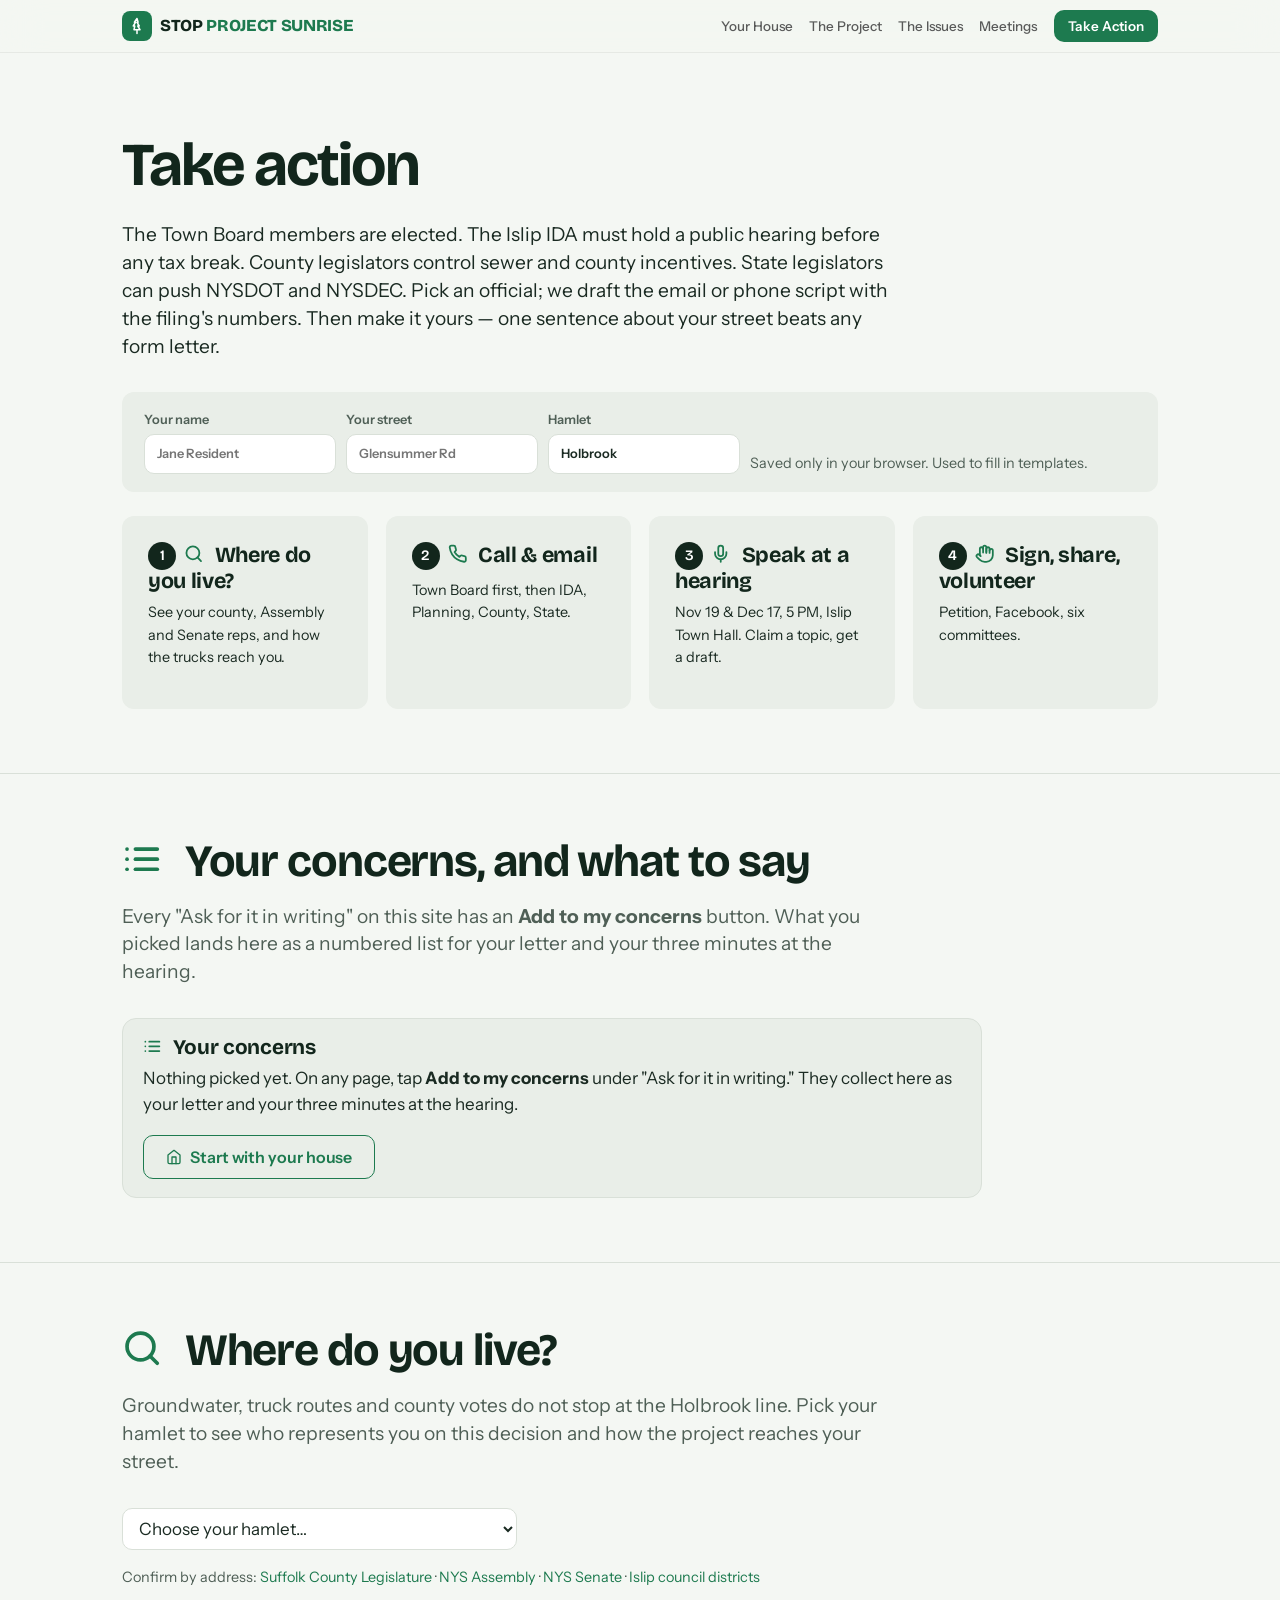
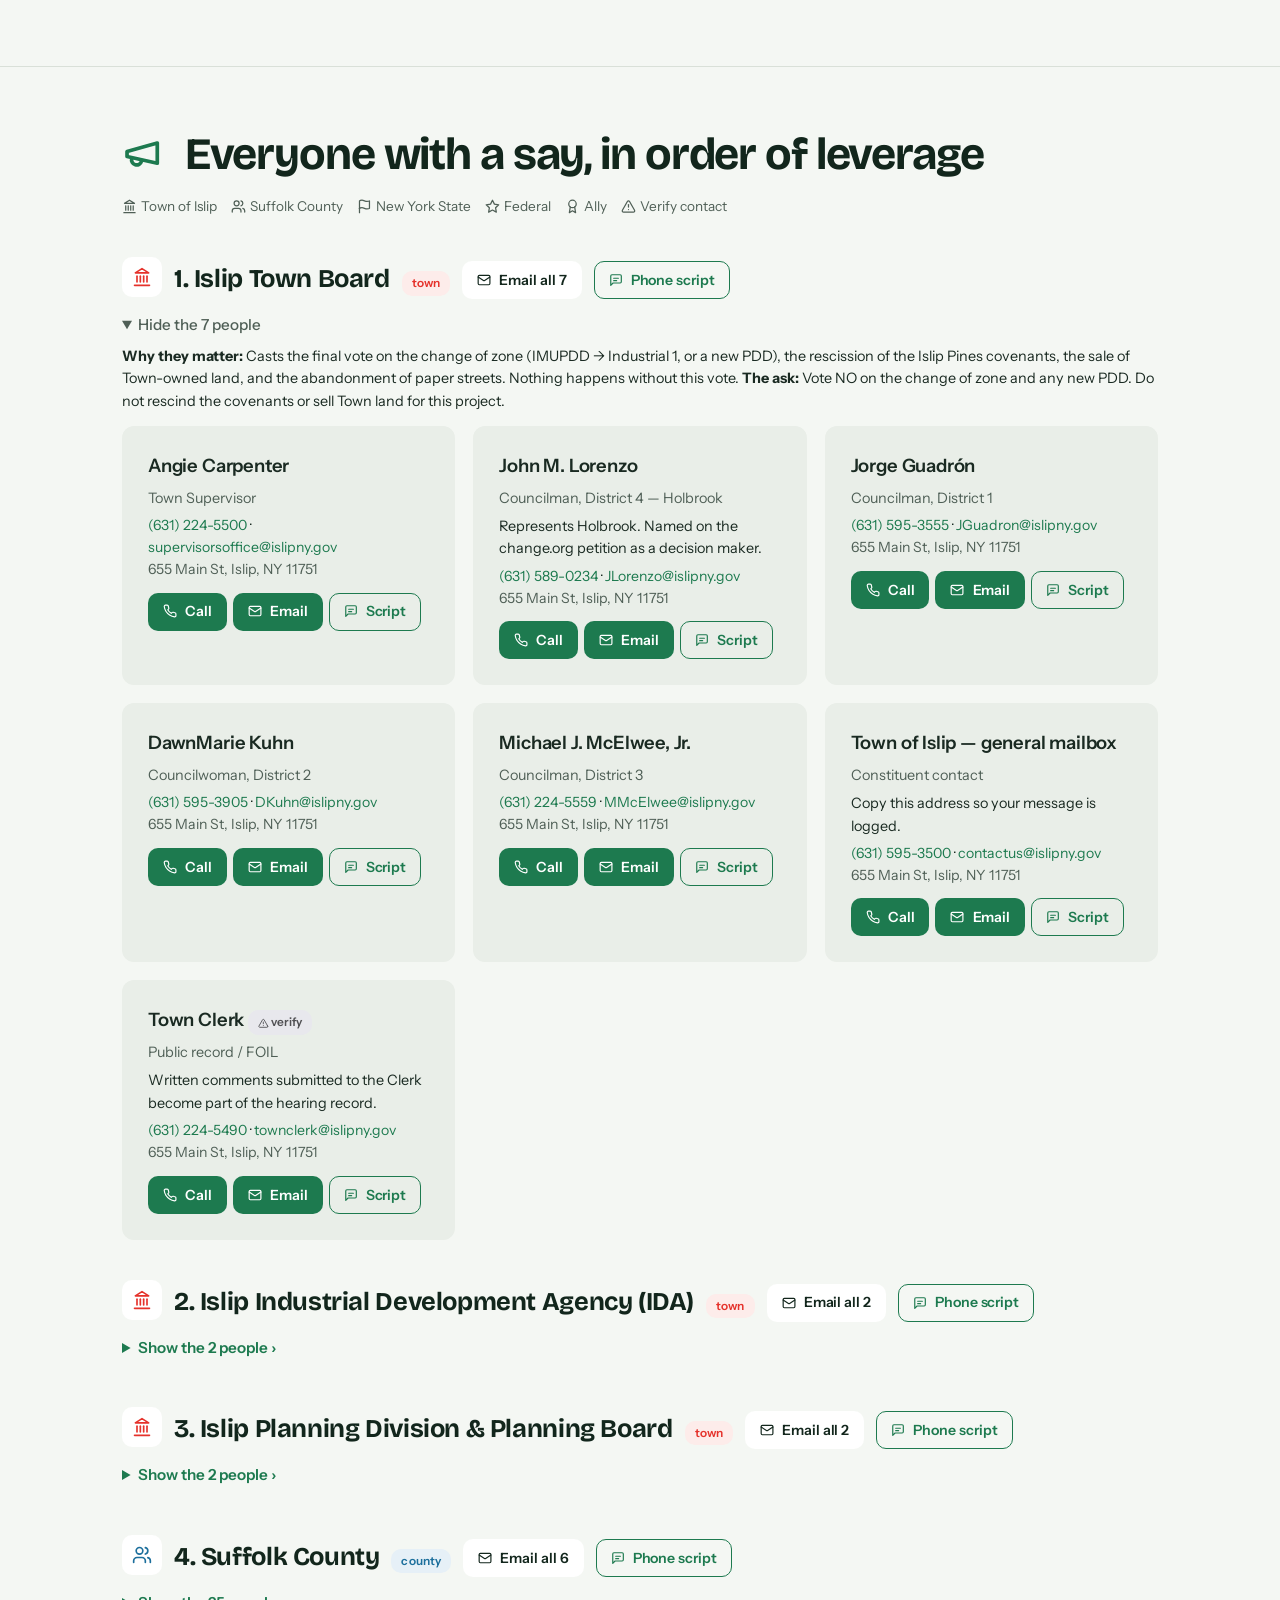
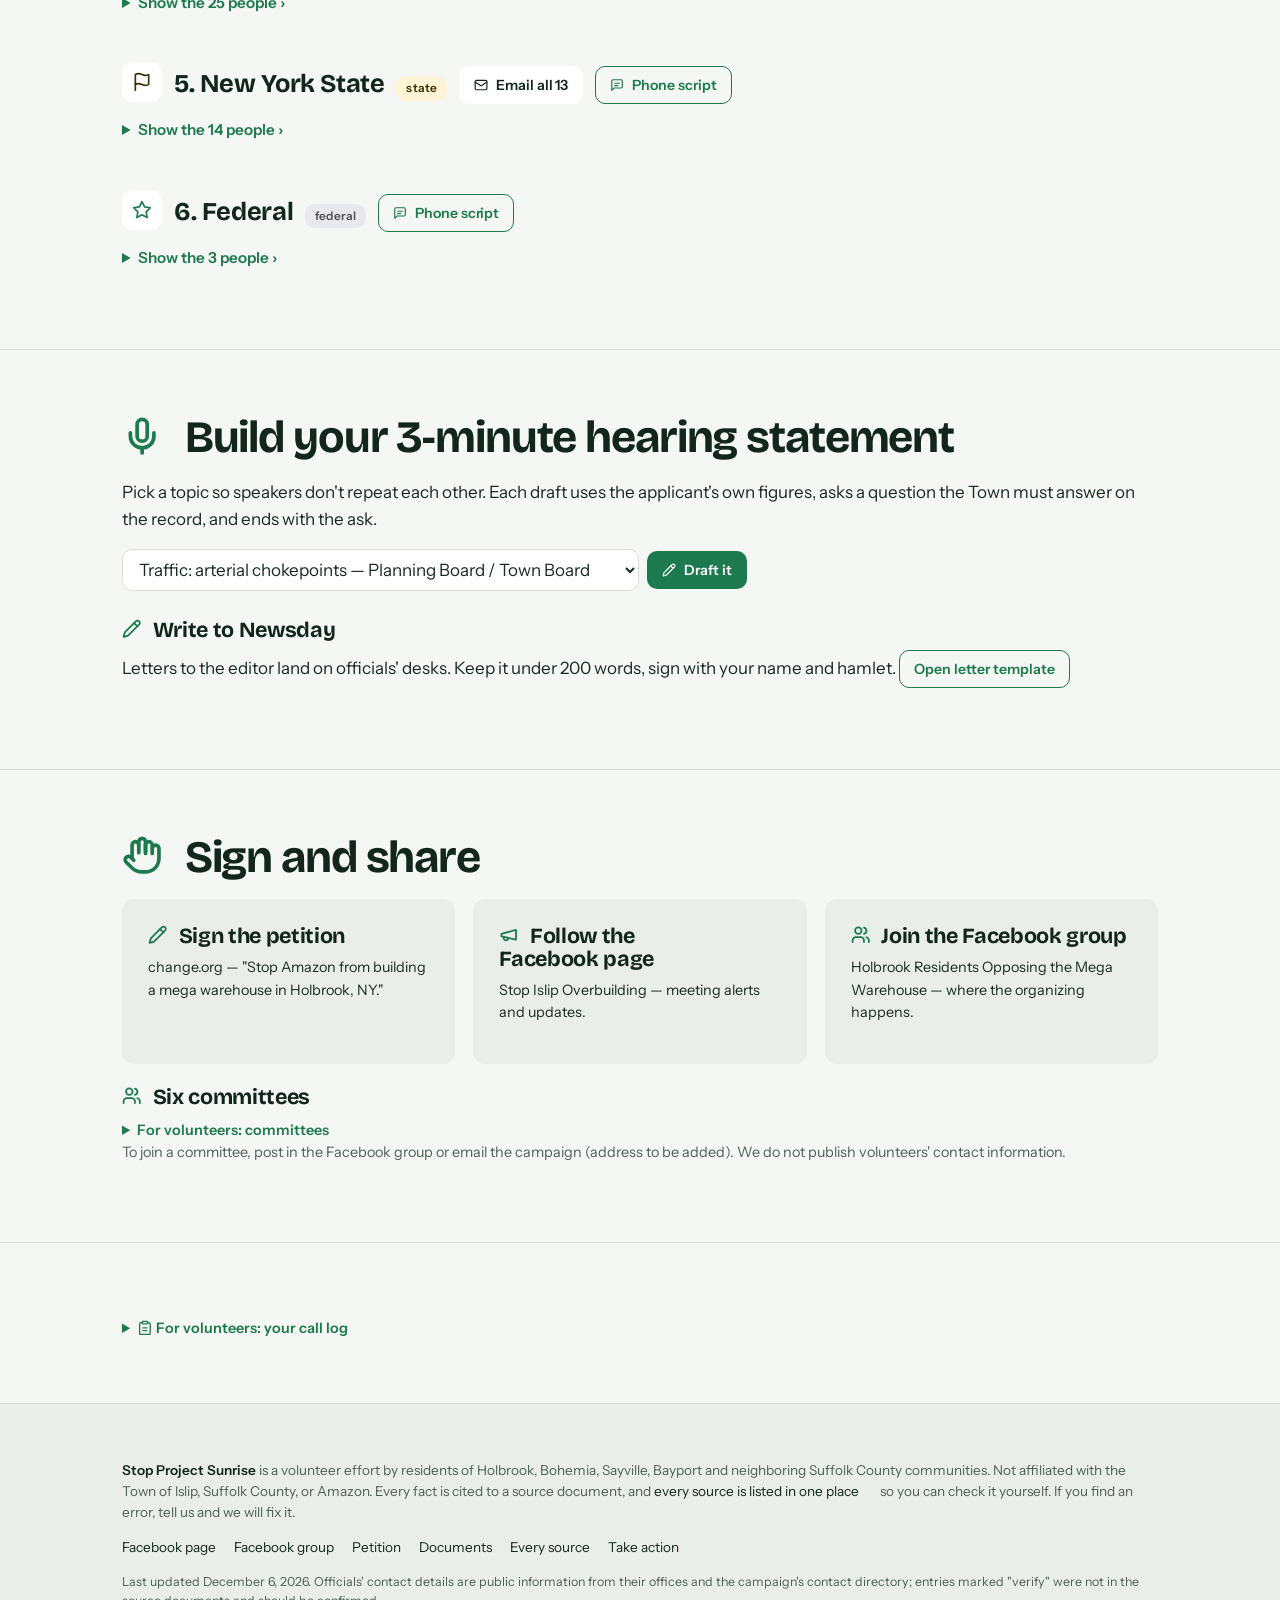
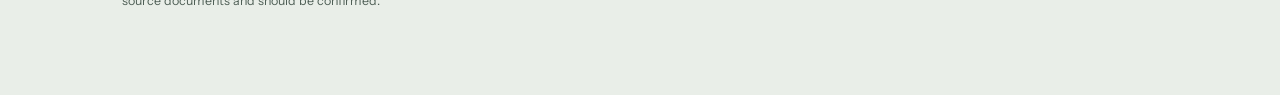
==== commit 61795138: "Link every source, add a concerns basket, rework the roads section Sourcing and provenance - New js/" ====
--- a/act.html
+++ b/act.html
@@ -34,6 +34,14 @@
       <a class="card ok" href="#testimony" style="text-decoration:none;color:inherit"><h3><span class="step-num">3</span><i data-icon="mic"></i> Speak at a hearing</h3><p class="small">Nov 19 &amp; Dec 17, 5 PM, Islip Town Hall. Claim a topic, get a draft.</p></a>
       <a class="card ok" href="#volunteer" style="text-decoration:none;color:inherit"><h3><span class="step-num">4</span><i data-icon="hand"></i> Sign, share, volunteer</h3><p class="small">Petition, Facebook, six committees.</p></a>
     </div>
+  </div>
+</section>
+
+<section class="block" id="concerns">
+  <div class="wrap">
+    <h2><i data-icon="list"></i> Your concerns, and what to say</h2>
+    <p class="lede">Every "Ask for it in writing" on this site has an <strong>Add to my concerns</strong> button. What you picked lands here as a numbered list for your letter and your three minutes at the hearing.</p>
+    <div id="concerns-host"></div>
   </div>
 </section>
 
@@ -110,10 +118,13 @@
 <script src="data/events.js"></script>
 <script src="data/corridors.js"></script>
 <script src="data/districts.js"></script>
+<script src="data/asks.js"></script>
 <script src="js/calendar.js"></script>
 <script src="js/contact.js"></script>
 <script src="js/locate.js"></script>
 <script src="js/icons.js"></script>
+<script src="js/sources.js"></script>
 <script src="js/app.js"></script>
+<script src="js/concerns.js"></script>
 </body>
 </html>
--- a/css/style.css
+++ b/css/style.css
@@ -639,7 +639,7 @@
 .btn, .seg button, .subnav-tabs button, .slide-tabs button, .sheet-tabs button { min-height: 44px; }
 .btn.sm { min-height: 38px; }
 .basis { display: none; }
-:is(.rows, table.tbl, details.how, .src, .sources, blockquote.q, .fact, .night-hero, .vbody, .card, .lede, .readout, .slider-row, .sim-result, .verdict, .whoLine) .basis { display: inline-block; }
+:is(.rows, table.tbl, details.how, .src, .sources, blockquote.q, .fact, .night-hero, .vbody, .card, .lede, .readout, .slider-row, .sim-result, .verdict, .whoLine, .rinfo, .rcounter-wrap, .rc-item) .basis { display: inline-block; }
 details.ogroup { margin: 4px 0 8px; }
 details.ogroup > summary { cursor: pointer; color: var(--green); font-weight: 600; font-size: .95rem; margin-bottom: 8px; }
 details.ogroup[open] > summary { color: var(--muted); font-weight: 500; }
@@ -882,7 +882,7 @@
 .wmap-place.gate { color: #7a2e22; font-weight: 800; }
 .rlegend { display: flex; flex-wrap: wrap; gap: 12px; margin-top: 8px; color: var(--muted); }
 .rlegend .sw { display: inline-block; width: 12px; height: 12px; border-radius: 50%; vertical-align: -1px; }
-.rows.report .row { grid-template-columns: minmax(0, 6fr) minmax(0, 3fr) minmax(0, 3fr); }
+.rows.report .row { grid-template-columns: minmax(0, 6fr) minmax(0, 3fr) minmax(0, 4fr); }
 .rows.report .row.head { font-size: .8rem; color: var(--muted); font-weight: 600; padding: 6px 0; }
 .grade { display: inline-flex; align-items: center; justify-content: center; width: 30px; height: 30px; border-radius: 50%; color: #fff; font-family: var(--display); font-weight: 800; font-size: .95rem; }
 .grade.gA { background: #2f7d5a; } .grade.gB { background: #5aa876; } .grade.gC { background: #c9b043; } .grade.gD { background: #d9822b; } .grade.gE { background: #c25a3f; } .grade.gF { background: #8e2f1f; } .grade.gx { background: #c9d3cc; color: #515154; }
@@ -896,3 +896,171 @@
 .fs-fallback { position: fixed !important; inset: 0 !important; z-index: 1000 !important; width: 100vw !important; height: 100vh !important; border-radius: 0 !important; }
 .dsec { display: inline-block; font-family: var(--mono); font-size: .8rem; font-weight: 600; padding: 1px 7px; border-radius: 6px; margin-top: 4px; }
 .dsec.bad { background: #fbeeec; color: var(--red); } .dsec.warm { background: #fdf3e3; color: #a1432a; } .dsec.ok { background: var(--green-light); color: var(--green-dark); }
+
+/* roads: your road, report card cells, wear math */
+.rtown-row { display: flex; align-items: center; gap: 10px; margin: 10px 0 12px; } .rtown-row label { font-weight: 600; }
+.rtown { font: inherit; padding: 8px 12px; border: 1px solid var(--hair); border-radius: 10px; background: #fff; min-width: 220px; }
+.rroads { display: grid; gap: 8px; }
+.rroad { display: grid; grid-template-columns: 120px 1fr; gap: 14px; align-items: start; padding: 12px 14px; border: 1px solid var(--hair); border-radius: 12px; background: #fff; }
+.rroad .pct { font-family: var(--display); font-weight: 800; font-size: 1.7rem; letter-spacing: -.03em; color: var(--muted); line-height: 1.1; } .rroad .pct small { display: block; font: 600 .72rem/1.2 var(--font); letter-spacing: 0; color: var(--muted); margin-top: 2px; }
+.rroad .nm { font-weight: 700; font-size: 1.05rem; } .rroad .ln { font-size: .95rem; margin-top: 2px; }
+.rroad.trucks .pct { color: #a1432a; }
+.rroad.you { background: #fbeeec; border-color: var(--red); } .rroad.you .pct { color: var(--red); }
+.rroad .tag { display: inline-block; margin-left: 8px; font-family: var(--font); font-size: .7rem; font-weight: 700; line-height: 1; text-transform: uppercase; letter-spacing: .06em; color: #fff; background: var(--red); border-radius: 999px; padding: 4px 8px; vertical-align: 2px; }
+.rroad-note { font-size: .9rem; color: var(--muted); margin-top: 12px; }
+.rcell { display: flex; align-items: center; gap: 10px; } .rsec { font-size: .9rem; white-space: nowrap; } .rsec .dsec { margin: 0 0 0 4px; }
+.rwhy { background: #f4f6f3; border-left: 4px solid var(--ink); border-radius: 10px; padding: 12px 14px; margin-top: 14px; font-size: .98rem; }
+.rmath { display: grid; gap: 8px; margin: 12px 0; }
+.rm { display: grid; grid-template-columns: 150px 1fr; gap: 14px; align-items: center; padding: 10px 14px; border: 1px solid var(--hair); border-radius: 12px; background: #fff; }
+.rm .n { font-family: var(--display); font-weight: 800; font-size: 1.6rem; letter-spacing: -.03em; color: var(--ink); line-height: 1.05; }
+.rm.big { background: #fbeeec; border-color: var(--red); } .rm.big .n { color: var(--red); font-size: 1.9rem; }
+.rm .t { font-size: .98rem; }
+.rpay { background: #f4f6f3; border-left: 4px solid var(--ink); border-radius: 10px; padding: 12px 14px; margin-top: 12px; display: grid; grid-template-columns: 44px 1fr; gap: 12px; align-items: start; } .rpay-ic svg { width: 36px; height: 36px; stroke: var(--ink); }
+.rpay .k { font-family: var(--font); font-size: .75rem; font-weight: 700; line-height: 1; text-transform: uppercase; letter-spacing: .08em; color: var(--muted); margin-bottom: 6px; } .rpay p { margin: 0; }
+@media (max-width: 700px) { .rroad { grid-template-columns: 96px 1fr; gap: 10px; } .rm { grid-template-columns: 1fr; gap: 4px; } .rtown { min-width: 0; flex: 1; } }
+.rsyn { font-size: 1.05rem; margin: 4px 0 10px; }
+.rpie { display: grid; grid-template-columns: 260px 1fr; gap: 24px; align-items: center; margin-top: 16px; }
+.rdonut svg { width: 100%; max-width: 260px; display: block; overflow: visible; } .rdonut .big { font: 800 26px var(--display); fill: var(--ink); letter-spacing: -.03em; } .rdonut .sm { font: 600 10.5px var(--font); fill: var(--muted); } .rdonut .sm.you { fill: #c0392b; text-transform: uppercase; letter-spacing: .06em; font-size: 9px; } .rdonut .lbl { font: 800 13px var(--display); fill: var(--ink); stroke: rgba(255,255,255,.9); stroke-width: 3px; paint-order: stroke; pointer-events: none; } .rdonut .slice { cursor: pointer; transition: opacity .15s; outline: none; } .rdonut .slice:focus-visible { stroke: var(--ink); }
+.rkey { display: grid; gap: 6px; }
+.rk { display: grid; grid-template-columns: 14px 1fr; gap: 10px; align-items: start; padding: 8px 10px; border-radius: 10px; border: 0; background: transparent; text-align: left; font: inherit; color: inherit; cursor: pointer; width: 100%; } .rk:hover, .rk.on { background: #eef1ee; } .rk.you.on, .rk.you:hover { background: #f7dedb; }
+.rk .sw { display: inline-block; width: 14px; height: 14px; border-radius: 4px; margin-top: 4px; }
+.rk .nm { font-weight: 700; font-size: 1.02rem; } .rk .ln { font-size: .95rem; color: var(--muted); } .rk .ln strong { color: var(--ink); }
+.rk.you { background: #fbeeec; } .rk .tag { display: inline-block; margin-left: 8px; font-family: var(--font); font-size: .62rem; font-weight: 700; line-height: 1; text-transform: uppercase; letter-spacing: .06em; color: #fff; background: #c0392b; border-radius: 999px; padding: 4px 8px; vertical-align: 2px; }
+@media (max-width: 700px) { .rpie { grid-template-columns: 1fr; } .rdonut svg { margin: 0 auto; } }
+/* report card, large-type */
+.rsub { font-size: 1.2rem; margin: 26px 0 6px; }
+.rcards { display: grid; gap: 10px; margin-top: 6px; }
+.rcard { background: #fff; border: 1px solid var(--hair); border-radius: 12px; padding: 14px 16px; }
+.rc-name { font-weight: 700; font-size: 1.12rem; }
+.rc-note { font-size: 1rem; margin: 2px 0 10px; }
+.rc-cols { display: grid; grid-template-columns: 1fr 1fr; gap: 14px; }
+.rc-col { background: #f6f7f5; border-radius: 10px; padding: 10px 12px; } .rc-col.with { background: #fbeeec; }
+.rc-k { font-size: .8rem; font-weight: 700; text-transform: uppercase; letter-spacing: .06em; color: var(--muted); margin-bottom: 6px; }
+.rc-g { display: flex; align-items: center; gap: 10px; font-size: 1.05rem; font-weight: 600; } .rc-g .grade { width: 38px; height: 38px; font-size: 1.15rem; flex: none; }
+.rc-none { font-weight: 500; color: var(--muted); }
+.rc-s { font-size: 1rem; margin-top: 6px; } .rc-s .bad { color: var(--red); } .rc-s .warm { color: #a1432a; } .rc-s .ok { color: var(--green-dark); }
+.rwhy { font-size: 1.02rem; }
+.rh-sub { font-size: 1.05rem; }
+@media (max-width: 700px) { .rc-cols { grid-template-columns: 1fr; } }
+/* pie + hourly duo card */
+.rduo { display: grid; grid-template-columns: 1fr 1fr; gap: 18px; margin-top: 18px; }
+.rduo-p { background: #fff; border: 1px solid var(--hair); border-radius: 14px; padding: 16px 18px; min-width: 0; }
+.rduo-h h4 { margin: 0 0 2px; font-size: 1.15rem; } .rduo-h p { margin: 0 0 10px; }
+.rduo .rpie { display: block; margin-top: 0; } .rduo .rdonut svg { max-width: none; width: 100%; }
+.rdonut .name { font: 600 10.5px var(--font); fill: var(--ink); cursor: pointer; } .rdonut .name.you { fill: #c0392b; font-weight: 800; } .rdonut .name.on { text-decoration: underline; } .rdonut .name .tr { fill: #a1432a; font-weight: 800; }
+.rduo .rh-strip { height: 90px; margin-top: 6px; }
+.rh-read { margin-top: 10px; } .rduo .rh-val .n { font-size: 2.4rem; } .rduo .rh-sub { font-size: 1rem; margin-top: 2px; }
+.rduo .seg { margin-top: 10px; }
+@media (max-width: 860px) { .rduo { grid-template-columns: 1fr; } }
+/* trucks-eat-roads infographic */
+.rinfo { display: grid; gap: 10px; margin: 12px 0; }
+.ri { display: grid; grid-template-columns: auto auto 1fr; gap: 14px; align-items: center; background: #fff; border: 1px solid var(--hair); border-radius: 14px; padding: 14px 18px; }
+.ri:nth-child(2) { grid-template-columns: auto auto auto auto 1fr; }
+.ri.one { grid-template-columns: 1fr; }
+.ri .op { font-family: var(--display); font-weight: 800; font-size: 2rem; color: var(--muted); line-height: 1; }
+.ri .v { font-family: var(--display); font-weight: 800; font-size: 1.6rem; letter-spacing: -.03em; color: var(--ink); line-height: 1.1; }
+.ri .l { font-size: .98rem; margin-top: 2px; }
+.ri-ic svg { width: 40px; height: 40px; stroke: var(--ink); } .ri-ic svg + svg { margin-left: -14px; }
+.ri-b.hot { background: #fbeeec; border-radius: 10px; padding: 10px 14px; margin: -4px; } .ri-b.hot .v { color: var(--red); font-size: 1.9rem; } .ri-b.hot .ri-ic svg { stroke: var(--red); }
+.ri .cars { display: grid; grid-template-columns: repeat(24, 1fr); gap: 2px; max-width: 420px; margin-bottom: 6px; } .ri .cars svg { width: 100%; height: auto; stroke: #7a2e22; stroke-width: 2.4; }
+.ri .l .basis { vertical-align: middle; }
+@media (max-width: 760px) { .ri, .ri:nth-child(2) { grid-template-columns: 1fr; gap: 6px; } .ri .op { font-size: 1.4rem; } .ri .cars { grid-template-columns: repeat(16, 1fr); } }
+/* mobile fixes 2026-09-20 */
+@media (max-width: 800px) { .sim.compact { grid-template-columns: 1fr; } }
+.slider-row { grid-template-columns: minmax(0, 1fr) 70px; } .slider-row label, .slider-row .n { white-space: normal; min-width: 0; overflow-wrap: anywhere; }
+.cal-grid { grid-template-columns: repeat(7, minmax(0, 1fr)); } .cal-day { min-width: 0; overflow-wrap: anywhere; }
+select, input, textarea { max-width: 100%; box-sizing: border-box; }
+.module .body > * , .grid > * { min-width: 0; }
+@media (max-width: 700px) { table.tbl { font-size: .85rem; } table.tbl th, table.tbl td { padding: 8px 8px; } }
+/* asks + concerns */
+.asks-block { background: var(--green-light); border-radius: 14px; padding: 18px 20px; max-width: 860px; }
+.asks-h { margin: 0 0 4px; font-size: 1.25rem; } .asks-lead { margin: 0 0 12px; font-size: .98rem; }
+ol.asks { list-style: none; margin: 0; padding: 0; display: grid; gap: 8px; counter-reset: ask; }
+ol.asks li.ask { counter-increment: ask; display: grid; grid-template-columns: 1fr auto; gap: 12px; align-items: center; background: #fff; border: 1px solid var(--hair); border-radius: 12px; padding: 12px 14px; }
+ol.asks li.ask .ask-t { font-size: 1rem; } ol.asks li.ask .ask-t::before { content: counter(ask) ". "; font-weight: 700; color: var(--green-dark); }
+ol.asks li.ask.on { border-color: var(--green); background: #f4faf6; }
+.ask-who { display: inline-block; font-size: .72rem; font-weight: 700; text-transform: uppercase; letter-spacing: .05em; color: var(--muted); background: var(--bg-2); border-radius: 999px; padding: 3px 8px; margin-left: 6px; vertical-align: 1px; white-space: nowrap; }
+.ask-add { display: inline-flex; align-items: center; gap: 6px; min-height: 40px; padding: 6px 12px; border-radius: 999px; border: 1.5px solid var(--green); background: #fff; color: var(--green-dark); font: inherit; font-size: .88rem; font-weight: 600; cursor: pointer; white-space: nowrap; }
+.ask-add .ic { width: 16px; height: 16px; } .ask-add:hover { background: var(--green); color: #fff; }
+li.ask.on .ask-add { background: var(--green); color: #fff; border-color: var(--green); }
+.asks-more { margin-top: 10px; } .asks-more ol.asks { margin-top: 10px; }
+.ask-rail { display: flex; flex-wrap: wrap; gap: 8px; margin-top: 14px; } .ask-rail .btn { min-height: 44px; }
+.ask-rail .cnt, .concerns h3 .cnt { display: inline-flex; align-items: center; justify-content: center; min-width: 22px; height: 22px; padding: 0 6px; border-radius: 999px; background: var(--red); color: #fff; font-size: .78rem; font-weight: 800; margin-left: 4px; }
+.ask-where { margin: 8px 0 0; }
+.concerns { background: #fff; border: 1px solid var(--hair); border-radius: 14px; padding: 18px 20px; max-width: 860px; }
+.concerns.empty { background: var(--bg-2); } .concerns h3 { margin: 0 0 6px; font-size: 1.3rem; }
+.cgroup { margin-top: 14px; } .cg-h { font-weight: 700; font-size: 1.02rem; margin-bottom: 6px; display: flex; align-items: center; gap: 6px; } .cg-h .ic { width: 18px; height: 18px; color: var(--green-dark); }
+.citem { display: grid; grid-template-columns: 1fr auto; gap: 6px 12px; padding: 10px 12px; border: 1px solid var(--hair); border-radius: 10px; margin-bottom: 6px; align-items: start; }
+.citem .k { display: inline-block; font-size: .7rem; font-weight: 800; text-transform: uppercase; letter-spacing: .06em; color: var(--muted); width: 56px; }
+.citem .c-ask { font-size: .98rem; } .citem .c-say { font-size: .98rem; color: var(--green-dark); grid-column: 1; }
+.c-rm { grid-column: 2; grid-row: 1 / span 2; background: transparent; border: 0; color: var(--muted); cursor: pointer; padding: 4px; } .c-rm .ic { width: 18px; height: 18px; } .c-rm:hover { color: var(--red); }
+#concern-bar { position: fixed; left: 0; right: 0; bottom: 0; z-index: 90; background: var(--dark); color: #fff; box-shadow: 0 -8px 30px rgba(0,0,0,.18); }
+#concern-bar .wrap { display: flex; align-items: center; justify-content: space-between; gap: 12px; padding-top: 10px; padding-bottom: 10px; }
+#concern-bar .cb-t { display: inline-flex; align-items: center; gap: 8px; font-size: .95rem; } #concern-bar .cb-t .ic { width: 18px; height: 18px; }
+#concern-bar .btn { background: var(--accent, #f2c94c); color: var(--accent-ink, #1a1a1a); border-color: transparent; }
+body.has-concern-bar { padding-bottom: 68px; }
+@media (max-width: 640px) { ol.asks li.ask { grid-template-columns: 1fr; } .ask-add { justify-self: start; } .citem .k { width: auto; margin-right: 6px; } }
+@media print { #concern-bar, .ask-rail, .ask-add { display: none !important; } }
+/* provenance chips on citations */
+.prov { display: inline-block; font-size: .62rem; font-weight: 700; text-transform: uppercase; letter-spacing: .05em; padding: 2px 7px; border-radius: var(--pill); white-space: nowrap; vertical-align: 1px; }
+.prov.filing { background: #e8e8ed; color: #444; }
+.prov.record { background: var(--blue-light); color: var(--blue); }
+.prov.research { background: var(--green-light); color: var(--green-dark); }
+.prov.ourmath { background: #fff4d6; color: var(--sand-ink); }
+.prov.nolink { background: var(--red-light); color: var(--red); }
+.fact .s .prov, .src .prov { margin-left: 2px; }
+@media print { .prov { border: 1px solid #999; } }
+/* house card provenance */
+.hcard .hprov { margin: 8px 0 0; display: flex; flex-wrap: wrap; gap: 6px; align-items: baseline; font-size: .8rem; }
+.hcard .hprov .small { font-size: .8rem; }
+.prov-note { background: var(--bg-2); border-radius: 12px; padding: 14px 16px; margin: 0 0 18px; font-size: .95rem; line-height: 1.6; }
+.prov-note .prov { margin: 0 2px; }
+/* source index on docs.html */
+.srcidx-h { margin: 26px 0 2px; font-size: 1.25rem; border-bottom: 2px solid var(--ink); padding-bottom: 4px; }
+.rows.srcidx .row.two { grid-template-columns: minmax(0, 5fr) minmax(0, 7fr); padding: 12px 0; }
+.rows.srcidx .what { font-size: .95rem; } .rows.srcidx .src { line-height: 1.6; }
+@media (max-width: 700px) { .rows.srcidx .row.two { grid-template-columns: 1fr; gap: 4px; } }
+/* roads: what the applicant will say */
+.rcounter { display: grid; gap: 10px; margin: 12px 0 8px; }
+.rc-item { background: #fff; border: 1px solid var(--hair); border-left: 4px solid var(--ink); border-radius: 12px; padding: 14px 16px; }
+.rc-claim { font-weight: 700; font-size: 1.05rem; display: flex; gap: 8px; align-items: flex-start; }
+.rc-claim .ic { width: 18px; height: 18px; flex: none; margin-top: 3px; color: var(--muted); }
+.rc-ans { margin-top: 6px; font-size: 1rem; }
+.rc-item .src { margin-top: 8px; color: var(--muted); }
+.rweigh { display: grid; grid-template-columns: repeat(3, minmax(0, 1fr)); gap: 10px; margin: 12px 0; }
+.rw { background: #fff; border: 1px solid var(--hair); border-radius: 12px; padding: 14px 16px; }
+.rw .k { font-size: .75rem; font-weight: 700; text-transform: uppercase; letter-spacing: .06em; color: var(--muted); }
+.rw .v { font-family: var(--display); font-weight: 800; font-size: 1.9rem; letter-spacing: -.03em; line-height: 1.1; margin: 4px 0 2px; }
+.rw .s { font-size: .92rem; }
+.rw.hot { background: #fbeeec; border-color: var(--red); } .rw.hot .v { color: var(--red); }
+.rw.big { background: var(--ink); border-color: var(--ink); color: #fff; } .rw.big .k { color: #b9c9c0; } .rw.big .v { color: #fff; font-size: 2.2rem; }
+@media (max-width: 760px) { .rweigh { grid-template-columns: 1fr; } }
+.crashrows .row.two { grid-template-columns: minmax(0, 8fr) minmax(0, 4fr); }
+.crashrows .what { font-size: 1rem; } .crashrows em { color: var(--muted); }
+@media (max-width: 700px) { .crashrows .row.two { grid-template-columns: 1fr; } }
+/* wear: federal findings + the ratio caveat */
+.ri.one .ri-a { display: block; }
+.ri.one .ri-ic { margin-bottom: 4px; }
+.ri.hotline { border-left: 4px solid var(--red); }
+.rinfo .src { margin-top: 8px; color: var(--muted); }
+.rcaveat { background: var(--bg-2); border-radius: 12px; padding: 12px 16px; margin-top: 14px; font-size: .95rem; }
+.rcaveat summary { font-size: 1rem; }
+.rcaveat em { color: var(--ink); }
+.rrange { display: grid; grid-template-columns: repeat(3, minmax(0, 1fr)); gap: 10px; margin: 12px 0; }
+.rr { background: #fff; border: 1px solid var(--hair); border-radius: 10px; padding: 10px 12px; }
+.rr .v { font-family: var(--display); font-weight: 800; font-size: 1.4rem; letter-spacing: -.03em; }
+.rr .l { font-size: .88rem; color: var(--muted); }
+@media (max-width: 760px) { .rrange { grid-template-columns: 1fr; } }
+.rold { margin: 8px 0; padding-left: 20px; } .rold li { margin-bottom: 10px; }
+/* numbered references */
+.refmark { font-size: .68em; font-weight: 700; margin-left: 1px; }
+.refmark a { text-decoration: none; padding: 0 1px; }
+.wstep.refs { border-top: 1px solid var(--hair); }
+.rrefs { max-width: 900px; }
+ol.reflist { margin: 10px 0 0; padding-left: 22px; }
+ol.reflist li { margin-bottom: 12px; font-size: .95rem; }
+ol.reflist li:target { background: #fffbe9; border-radius: 6px; padding: 4px 8px; margin-left: -8px; }
+ol.reflist .rn { color: var(--muted); font-size: .92rem; margin-top: 2px; }
+ol.reflist .rb { margin-top: 3px; }
+:is(.rrefs) .basis { display: inline-block; }
+.refmark + .refmark { margin-left: 3px; }
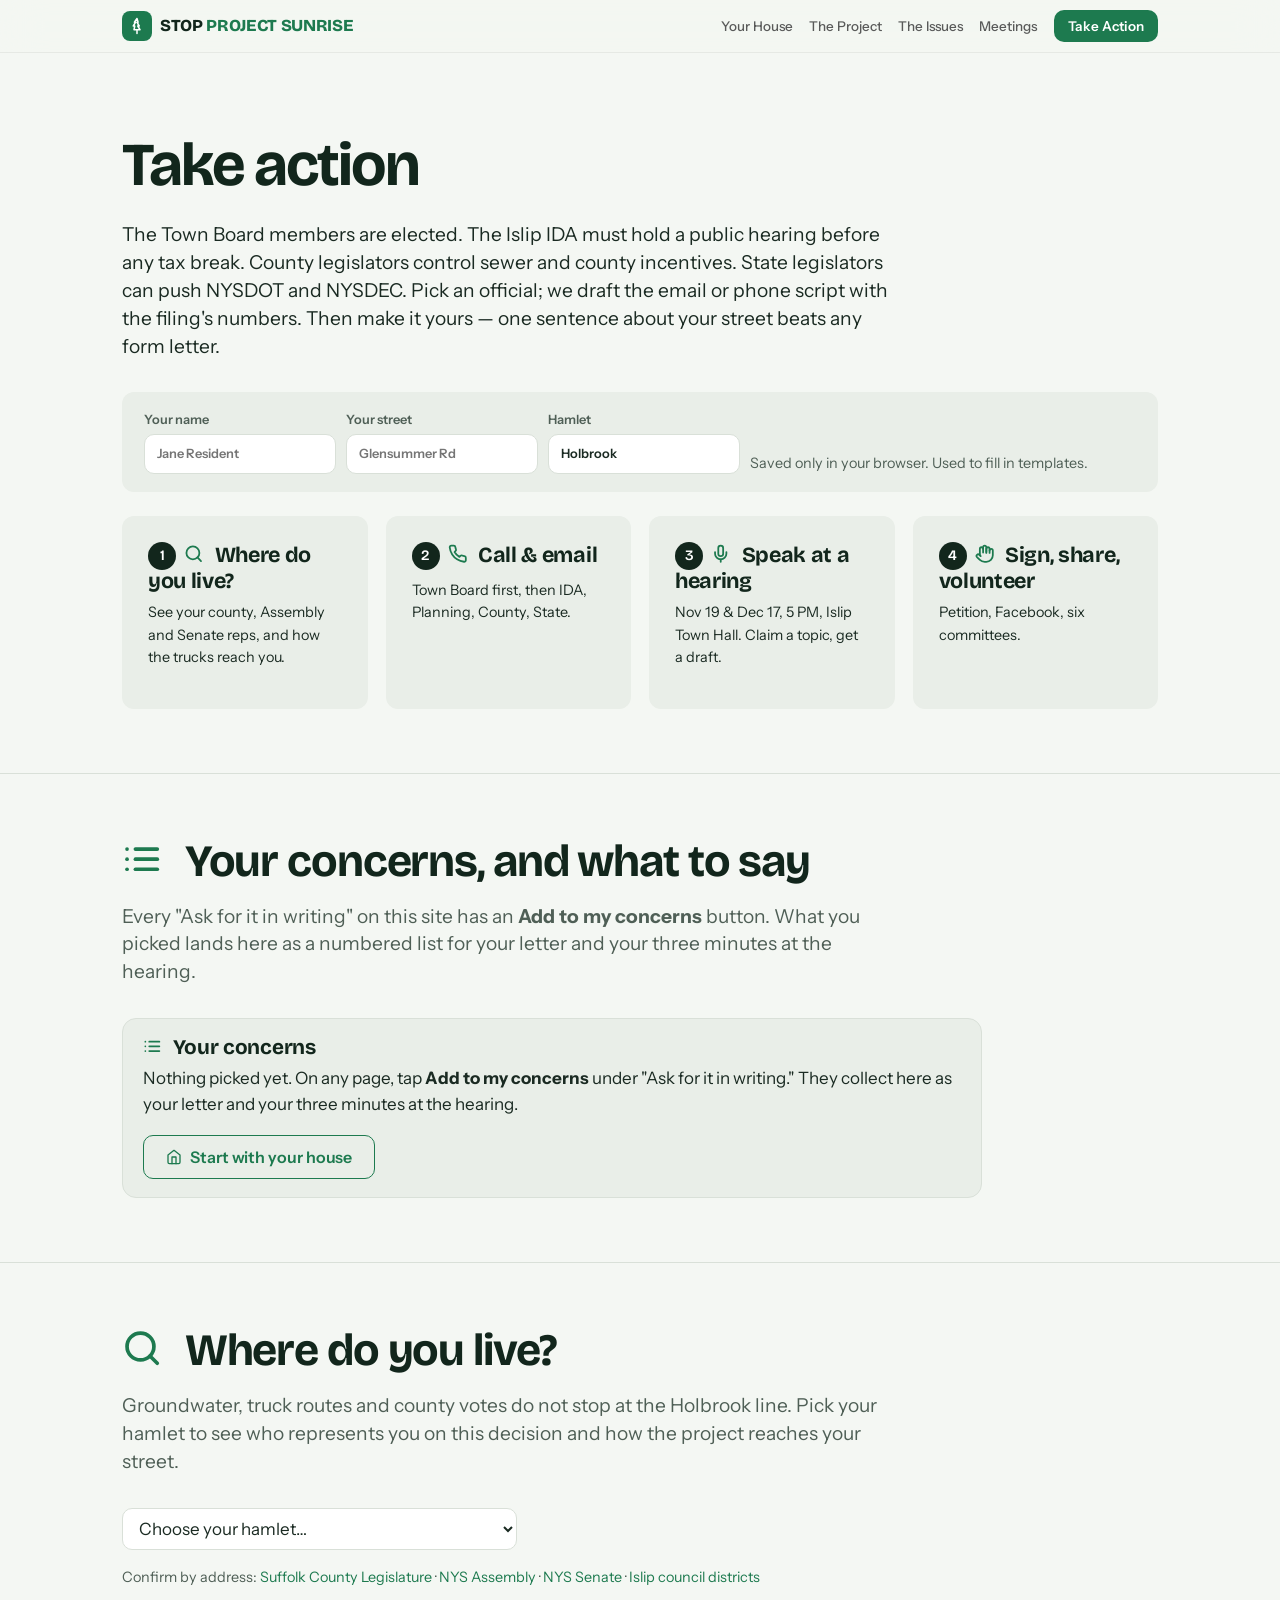
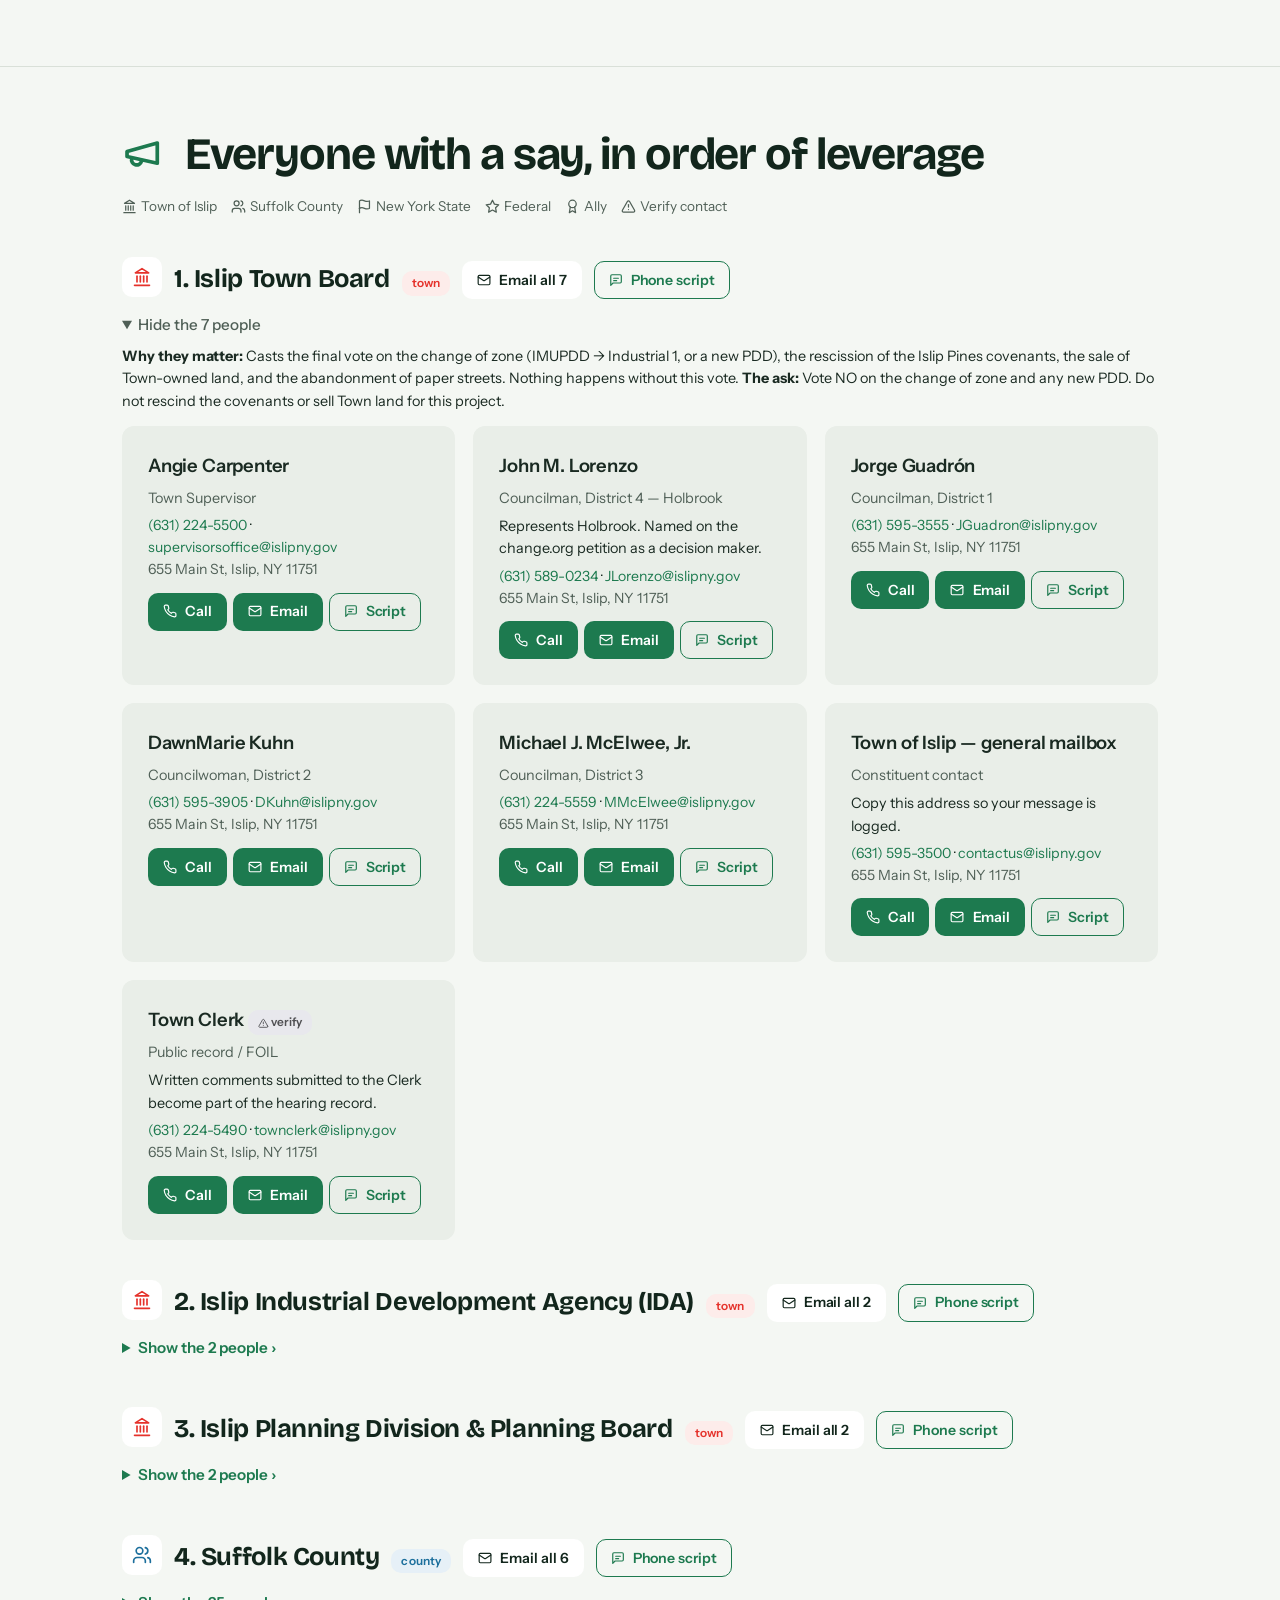
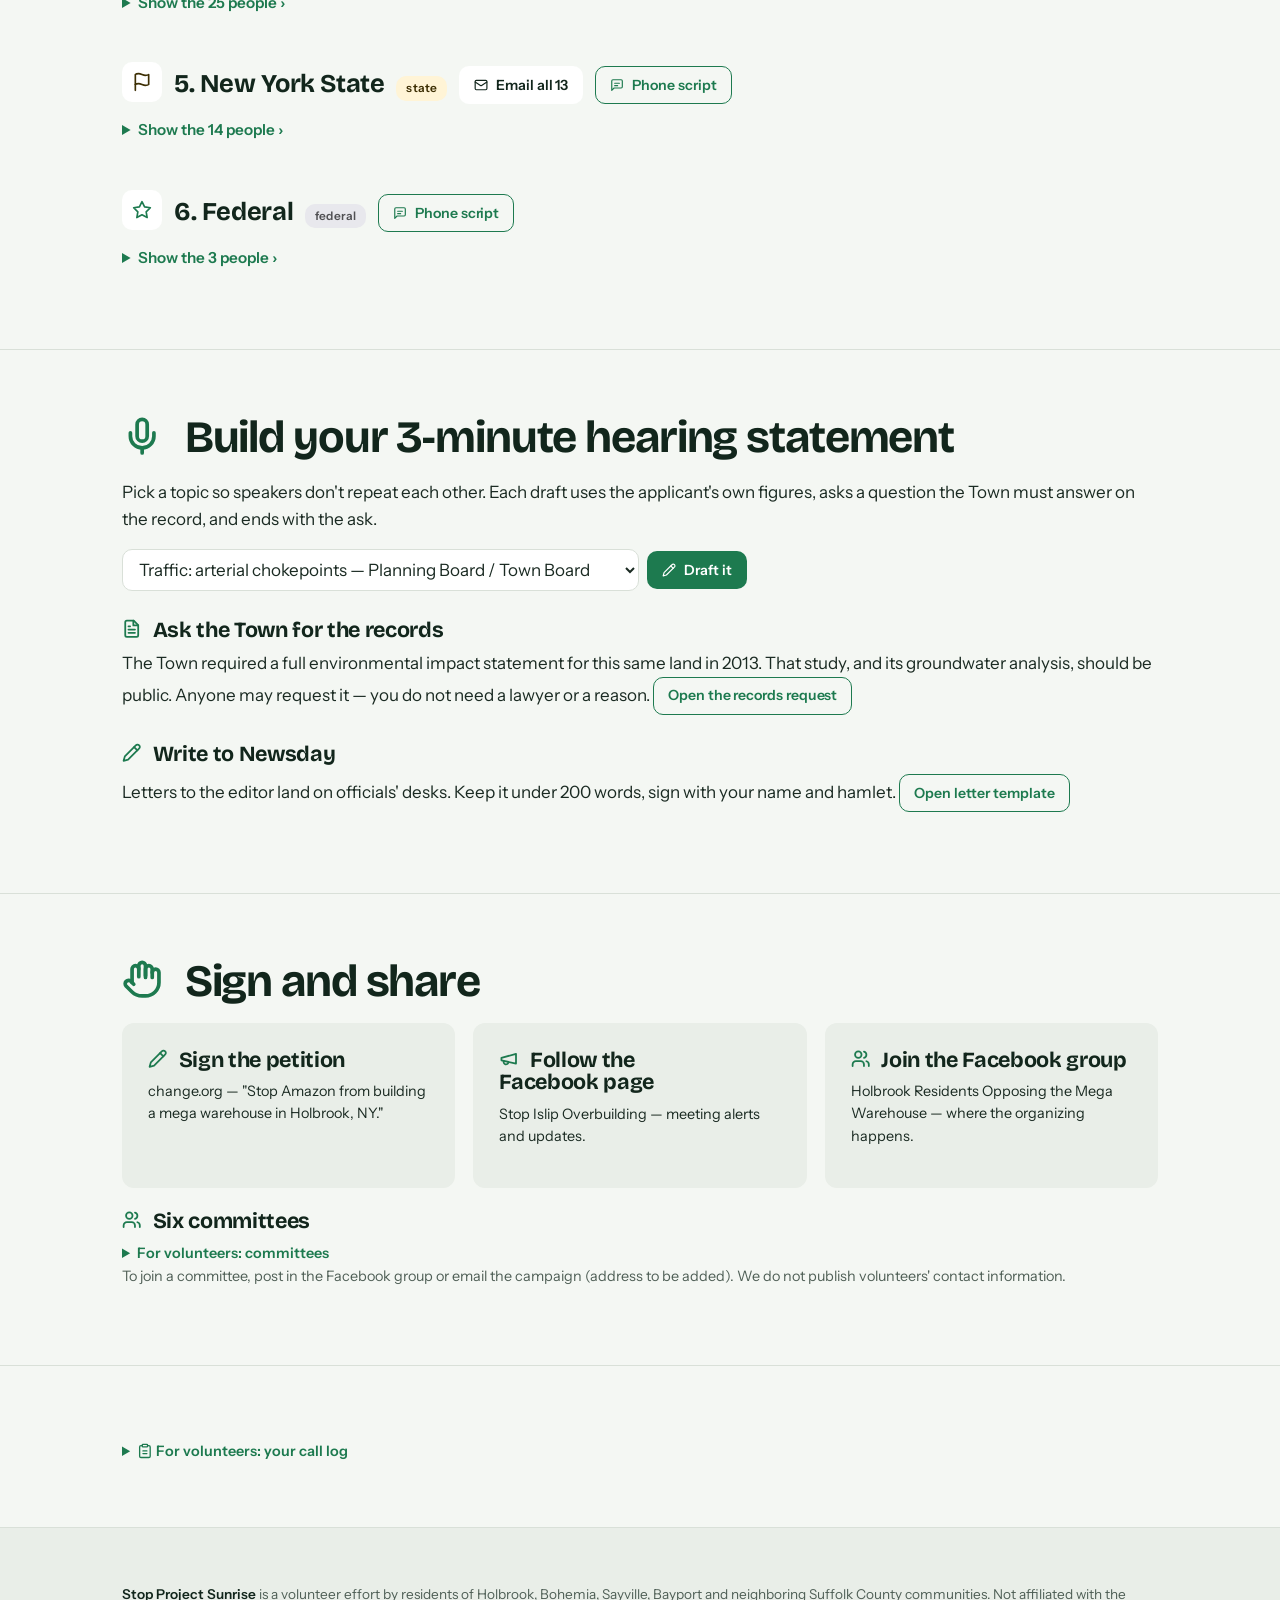
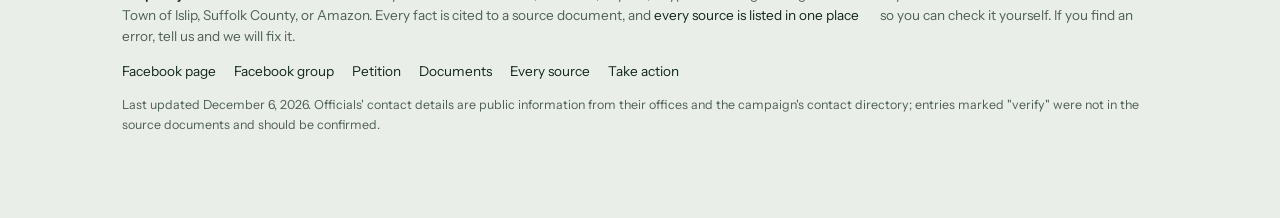
==== commit 4bb16b87: "Ask for the 2013 impact statement, and give people the records request The Town required a full envi" ====
--- a/act.html
+++ b/act.html
@@ -74,6 +74,8 @@
       <select id="testimony-topic"></select>
       <button class="btn sm" id="testimony-open"><i data-icon="pen"></i> Draft it</button>
     </div>
+    <h3 style="margin-top:28px"><i data-icon="file"></i> Ask the Town for the records</h3>
+    <p>The Town required a full environmental impact statement for this same land in 2013. That study, and its groundwater analysis, should be public. Anyone may request it — you do not need a lawyer or a reason. <button class="btn sm secondary" id="foil-open">Open the records request</button></p>
     <h3 style="margin-top:28px"><i data-icon="pen"></i> Write to Newsday</h3>
     <p>Letters to the editor land on officials' desks. Keep it under 200 words, sign with your name and hamlet. <button class="btn sm secondary" id="newsday-open">Open letter template</button></p>
   </div>
--- a/css/style.css
+++ b/css/style.css
@@ -1064,3 +1064,19 @@
 ol.reflist .rb { margin-top: 3px; }
 :is(.rrefs) .basis { display: inline-block; }
 .refmark + .refmark { margin-left: 3px; }
+/* then-and-now comparison */
+.rows.cmp .row { grid-template-columns: minmax(0, 3fr) minmax(0, 4fr) minmax(0, 5fr); }
+.rows.cmp .row.head { font-size: .8rem; color: var(--muted); font-weight: 700; }
+.rows.cmp .what.then { color: var(--muted); }
+.rows.cmp .what.now { font-weight: 600; }
+@media (max-width: 760px) { .rows.cmp .row { grid-template-columns: 1fr; gap: 2px; }
+  .rows.cmp .row.head { display: none; }
+  .rows.cmp .what.then::before { content: "2014 zoning: "; font-weight: 700; color: var(--muted); }
+  .rows.cmp .what.now::before { content: "Proposed: "; font-weight: 700; color: var(--red); } }
+#review .rstory .wstep:first-child { padding-top: 10px; }
+/* groundwater management zone callout */
+.wzone { display: grid; grid-template-columns: auto 1fr; gap: 12px; align-items: start; background: var(--blue-light); border-radius: 12px; padding: 12px 14px; margin: 10px 0 14px; font-size: .98rem; }
+.wzone .z { font-family: var(--display); font-weight: 800; font-size: 1.1rem; color: var(--blue); background: #fff; border-radius: 10px; padding: 8px 12px; white-space: nowrap; }
+.wzone a { word-break: break-word; }
+:is(.wzone) .basis { display: inline-block; }
+@media (max-width: 640px) { .wzone { grid-template-columns: 1fr; } }
